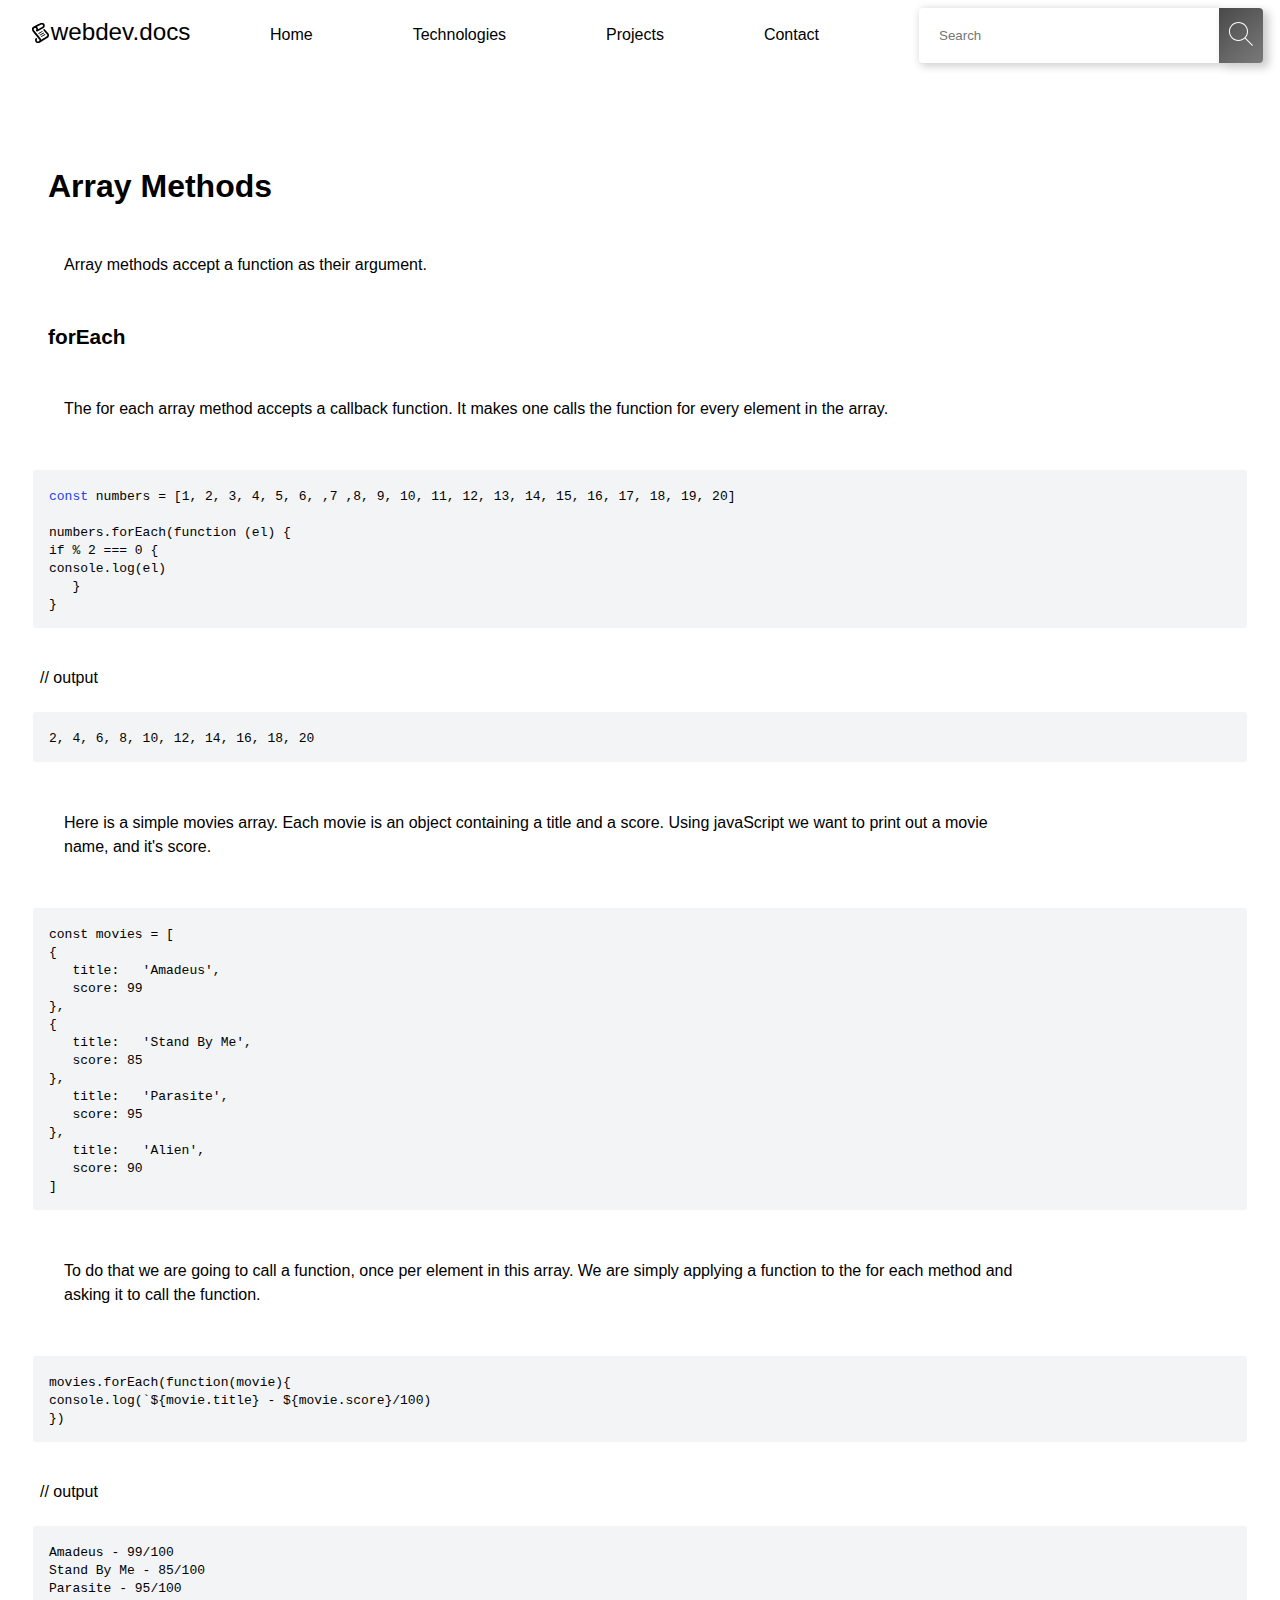
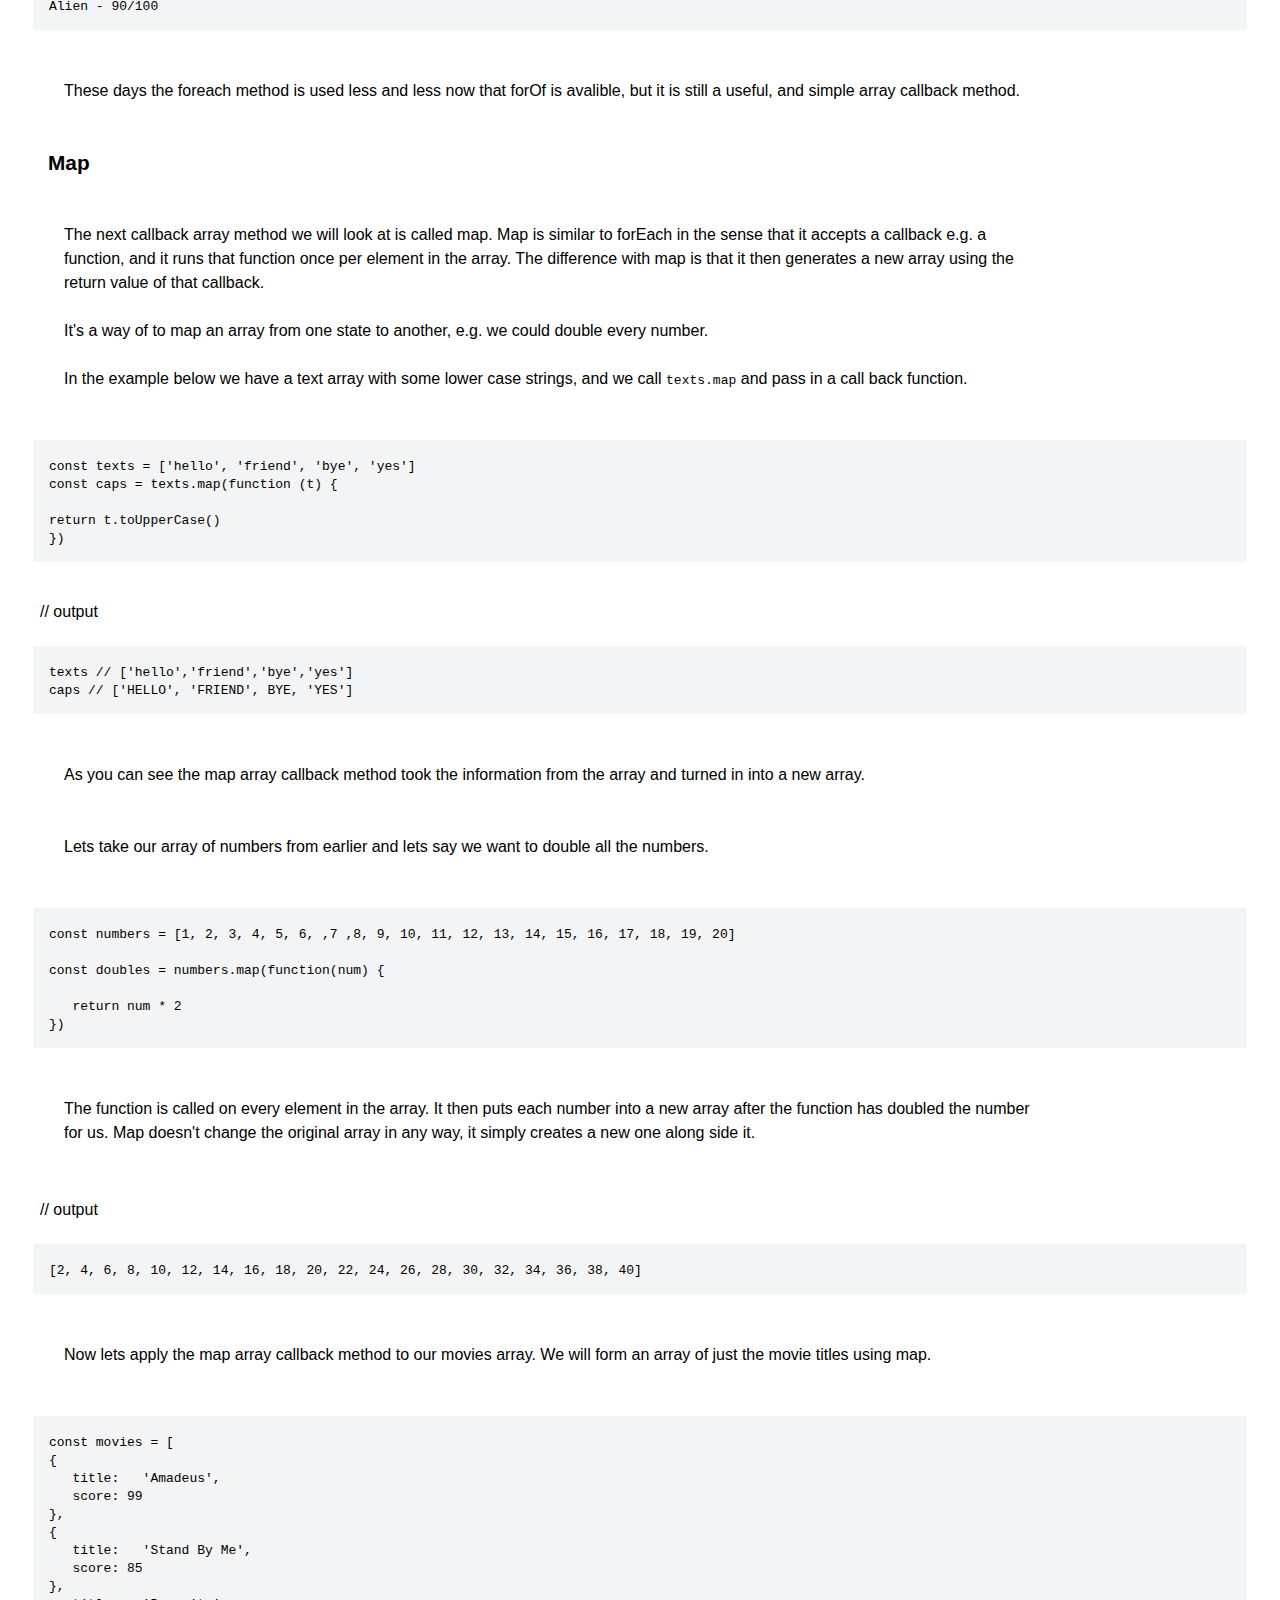
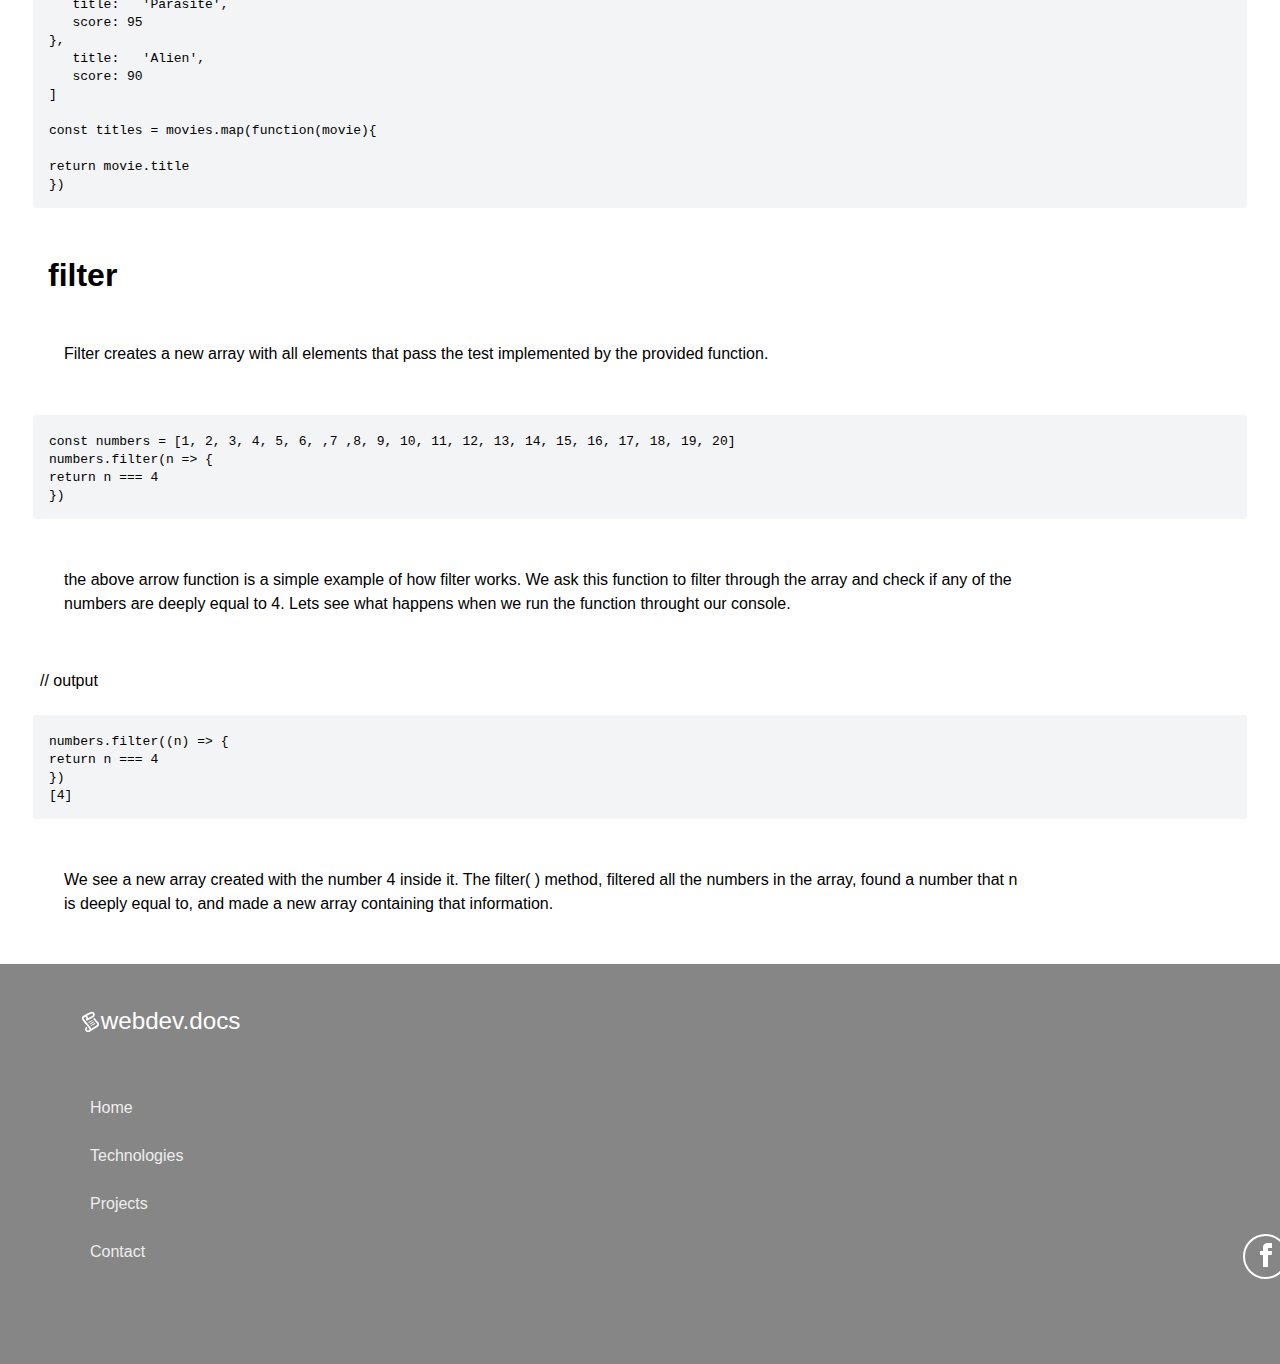
==== array-methods.html @ 31bb2f68 "Initital commit" ====
<!DOCTYPE html>
<html lang="en">

<head>
  <meta charset="UTF-8">
  <meta http-equiv="X-UA-Compatible" content="IE=edge">
  <meta name="viewport" content="width=device-width, initial-scale=1.0">
  <link rel="stylesheet" href="./style.css">
  <script src="./app.js" defer></script>
  <title>Array Methods</title>
</head>
<nav class="navbar">
  <a href="./index.html">
    <div class="logo"> <img src="./svg/webdev.docs.svg"></div>
  </a>


  <div class="hamburger" id="hamburger">
    <div class="line"></div>
    <div class="line"></div>
    <div class="line"></div>
  </div>

  <!-- Not implemented -->
  <div class="x-mark" id="close">
    <embed src="./svg/x-mark-thin.svg">
  </div>

  <ul class="links close">
    <li><a class="link" href="./index.html">Home</a></li>
    <li><a class="link" href="./technologies.html">Technologies</a></li>
    <li><a class="link" href="./projects.html">Projects</a></li>
    <li><a class="link" href="./contact.html">Contact</a></li>
    <li class="link"><label for="search" class="search-bar-label" id="search"></label>
      <input type="search" class="search-bar" id="search-bar" placeholder="Search">
      <button class="search-btn">
        <svg class="search-icon" width="24" height="24" xmlns="http://www.w3.org/2000/svg" fill-rule="evenodd"
          clip-rule="evenodd">
          <path
            d="M15.853 16.56c-1.683 1.517-3.911 2.44-6.353 2.44-5.243 0-9.5-4.257-9.5-9.5s4.257-9.5 9.5-9.5 9.5 4.257 9.5 9.5c0 2.442-.923 4.67-2.44 6.353l7.44 7.44-.707.707-7.44-7.44zm-6.353-15.56c4.691 0 8.5 3.809 8.5 8.5s-3.809 8.5-8.5 8.5-8.5-3.809-8.5-8.5 3.809-8.5 8.5-8.5z" />
        </svg>
      </button>
    </li>
  </ul>
</nav>

<body>
  <main class="container" id="container">
    <h3 class="heading-3">
      Array Methods
    </h3>
    <p class="para">
      Array methods accept a function as their argument.
    </p>

    <h4 class="heading-4">forEach</h4>
    <p class="para">
      The for each array method accepts a callback function. It makes one calls the function for every element in the
      array.
    </p>
    <div class="code-block">
      <code>
          <span class="code-color">const</span> numbers = [1, 2, 3, 4, 5, 6, ,7 ,8, 9, 10, 11, 12, 13, 14, 15, 16, 17, 18, 19, 20] <br> <br>
          numbers.forEach(function (el) { <br> if  % 2 === 0 {<br>console.log(el) <br> &nbsp;&nbsp; } <br> }
        </code>
    </div>
    <p class="code-heading"> // output</p>
    <div class="code-block">
      <code>2, 4, 6, 8, 10, 12, 14, 16, 18, 20</code>
    </div>
    <p class="para">
      Here is a simple movies array. Each movie is an object containing a title and a score. Using javaScript we want
      to print out a movie name, and it's score.
    </p>
    <div class="code-block">
      <code>const movies = [<br> {<br> &nbsp;&nbsp;&nbsp;title: &nbsp;&nbsp;'Amadeus', <br> &nbsp;&nbsp;&nbsp;score: 99<br>}, <br>{<br> &nbsp;&nbsp;&nbsp;title: &nbsp;&nbsp;'Stand By Me',<br>&nbsp;&nbsp;&nbsp;score: 85<br>}, <br>&nbsp;&nbsp;&nbsp;title: &nbsp;&nbsp;'Parasite',<br>&nbsp;&nbsp;&nbsp;score: 95<br>},<br>&nbsp;&nbsp;&nbsp;title: &nbsp;&nbsp;'Alien',<br>&nbsp;&nbsp;&nbsp;score: 90<br>]</code>
    </div>
    <p class="para">To do that we are going to call a function, once per element in this array. We are simply applying
      a function to the for each method and asking it to call the function.</p>
    <div class="code-block">
      <code>movies.forEach(function(movie){<br>console.log(`${movie.title} - ${movie.score}/100)<br>})</code>
    </div>
    <p class="code-heading">// output</p>
    <div class="code-block">
      <code>
          Amadeus - 99/100 <br>
          Stand By Me - 85/100 <br>
          Parasite - 95/100<br>
          Alien - 90/100
        </code>
    </div>

    <p class="para">These days the foreach method is used less and less now that forOf is avalible, but it is still
      a useful, and simple array callback method.</p>

    <h4 class="heading-4">Map</h4>
    <p class="para">
      The next callback array method we will look at is called map. Map is similar to forEach in the sense that it
      accepts a callback e.g. a function, and it runs that function once per element in the array. The difference with
      map is that it then generates a new array using the return value of that callback.<br><br> It's a way of to map
      an array from one state to another, e.g. we could double every number. <br><br>
      In the example below we have a text array with some lower case strings, and we call <code>texts.map</code> and
      pass in a call back function.
    </p>
    <div class="code-block">
      <code>
          const texts = ['hello', 'friend', 'bye', 'yes'] <br> const caps = texts.map(function (t) { <br><br>return t.toUpperCase()<br>
          })
        </code>
    </div>
    <p class="code-heading">// output</p>
    <div class="code-block">
      <code>
          texts // ['hello','friend','bye','yes']<br>
          caps // ['HELLO', 'FRIEND', BYE, 'YES']
        </code>
    </div>
    <p class="para">
      As you can see the map array callback method took the information from the array and turned in into a new array.
    </p>
    <p class="para">
      Lets take our array of numbers from earlier and lets say we want to double all the numbers.
    </p>
    <div class="code-block">
      <code>
          const numbers = [1, 2, 3, 4, 5, 6, ,7 ,8, 9, 10, 11, 12, 13, 14, 15, 16, 17, 18, 19, 20] <br> <br>const doubles = numbers.map(function(num) { <br> <br>&nbsp;&nbsp;&nbsp;return num * 2 <br> })
        </code>
    </div>
    <p class="para">The function is called on every element in the array. It then puts each number into a new array
      after the function has doubled the number for us. Map doesn't change the original array in any way, it simply
      creates a new one along side it.
    </p>
    <p class="code-heading">// output</p>
    <div class="code-block">
      <code>
          [2, 4, 6, 8, 10, 12, 14, 16, 18, 20, 22, 24, 26, 28, 30, 32, 34, 36, 38, 40]
        </code>
    </div>
    <p class="para">Now lets apply the map array callback method to our movies array. We will form an array of just
      the movie titles using map.</p>
    <div class="code-block">
      <code>const movies = [<br> {<br> &nbsp;&nbsp;&nbsp;title: &nbsp;&nbsp;'Amadeus', <br> &nbsp;&nbsp;&nbsp;score: 99<br>}, <br>{<br> &nbsp;&nbsp;&nbsp;title: &nbsp;&nbsp;'Stand By Me',<br>&nbsp;&nbsp;&nbsp;score: 85<br>}, <br>&nbsp;&nbsp;&nbsp;title: &nbsp;&nbsp;'Parasite',<br>&nbsp;&nbsp;&nbsp;score: 95<br>},<br>&nbsp;&nbsp;&nbsp;title: &nbsp;&nbsp;'Alien',<br>&nbsp;&nbsp;&nbsp;score: 90<br>]<br><br>
        const titles = movies.map(function(movie){<br><br>return movie.title<br>})
        </code>
    </div>

    <h3 class="heading-3">
      filter
    </h3>

    <p class="para">
      Filter creates a new array with all elements that pass the test implemented by the provided function.
    </p>

    <div class="code-block">
      <code>
        const numbers = [1, 2, 3, 4, 5, 6, ,7 ,8, 9, 10, 11, 12, 13, 14, 15, 16, 17, 18, 19, 20] <br>
        numbers.filter(n => { <br> 
          return n === 4 <br>
        })
      </code>
    </div>
    <p class="para">
      the above arrow function is a simple example of how filter works. We ask this function to filter through the array
      and check if any of the numbers are deeply equal to 4. Lets see what happens when we run the function throught our
      console.
    </p>
    <p class="code-heading">// output</p>
    <div class="code-block">
      <code>
        numbers.filter((n) => { <br>
          return n === 4 <br>
        }) <br>
        [4]
      </code>
    </div>
    <p class="para">
      We see a new array created with the number 4 inside it. The filter( ) method, filtered all the numbers in the
      array, found a number that n is deeply equal to, and made a new array containing that information.
    </p>
  </main>
  <footer class="footer">
    <div class="footer-max-width">
      <a href="./index.html">
        <div class="logo logo-light"> <img src="./svg/webdev-docs-light.svg"></div>
      </a>
      <div class="footer-links-flex">
        <ul class="footer-links">
          <li class="footer-link"><a href="./index.html">Home</a></li>
          <li class="footer-link"><a href="./technologies.html">Technologies</a></li>
          <li class="footer-link"><a href="./projects.html">Projects</a></li>
          <li class="footer-link"><a href="./contact.html">Contact</a></li>
        </ul>

        <ul class="footer-social-links">
          <li class="footer-social-link"><a href="./contact.html"> <img class="social-logo"
                src="./svg/iconmonstr-facebook-1.svg" alt="facebook-icon"></a></li>
          <li class="footer-social-link"><a href="./contact.html"><img class="social-logo"
                src="./svg/iconmonstr-twitter-1.svg" alt="twitter-icon"></a></li>
          <li class="footer-social-link"><a href="./contact.html"><img class="social-logo"
                src="./svg/iconmonstr-instagram-11.svg" alt="insta-icon"></a></li>
        </ul>
      </div>
    </div>
  </footer>
</body>

</html>
---- style.css ----
@import url('https://fonts.googleapis.com/css2?family=Open+Sans:wght@300;400;500;600;700&display=swap');

* {
  box-sizing: border-box;
  margin: 0;
  padding: 0;
}

body {
  font-family: 'Open-sans', sans-serif;

  height: 100vh;
  margin: 0 auto;
}

.navbar {
  display: flex;
  align-items: center;
  position: relative;
  max-width: 1440px;
  justify-content: space-between;
  padding: 0;
  height: 70px;
  margin: 0 auto;
}

.logo {
  width: 180px;
  padding: 0 10px;
}

.logo-light {
  margin: 0 70px;
  fill: #fff;
}

.links {
  display: flex;
  align-items: center;
  list-style: none;
}

.link {
  color: #000;
  display: flex;
  padding: 0;
  margin: 0 77px;
  transition: 0.2s ease;
  text-decoration: none;
}

.link:hover {
  color: #076ee7;
  transition: 0.2s ease;
}

.hamburger {
  cursor: pointer;
  border: 2px solid #fff;
  display: none;
  margin: 20px;
}

.line {
  background: #868686;
  margin: 10px;
  width: 34px;
  height: 2px;
}

.x-mark {
  display: none;
  position: absolute;
  top: 30%;
  right: -21.6%;
}

.search-bar {
  border: none;
  box-shadow: 2px 2px 8px 1px rgba(0, 0, 0, 0.2);
  border-radius: 4px 0 0 4px;
  padding: 20px;
  width: 100%;
  min-width: 300px;
}

.search-btn {
  cursor: pointer;
  box-shadow: 5px 4px 8px 1px rgba(0, 0, 0, 0.2);
  background: linear-gradient(
    140deg,
    rgba(61, 61, 61, 0.932),
    rgba(114, 114, 114, 0.945)
  );
  border: none;
  border-radius: 0 4px 4px 0;
  padding: 10px;
}

.search-btn:hover {
  cursor: pointer;
  background: linear-gradient(85deg, #076ee7, #0770e7b0);
  border: none;
  border-radius: 0 4px 4px 0;
  padding: 10px;
}

.search-btn:active {
  cursor: pointer;
  background: linear-gradient(85deg, #076ee7, #0770e7b0);
  border: none;
  border-radius: 0 4px 4px 0;
  padding: 10px;
  transform: scale(0.96);
  transition: 0.2s ease;
}

.search-icon {
  fill: #fff;
}

/* main */

.container {
  padding-top: 50px;
  max-width: 1440px;
  margin: 0 auto;
}

.container.active {
  padding-top: 450px;
}

.cards {
  padding-top: 100px;
}

.sub-heading {
  position: relative;
  margin-bottom: 30px;
  text-align: center;
  font-size: 1.5rem;
}

.sub-heading:after {
  position: absolute;
  content: '';
  max-width: 1200px;
  width: 100%;
  height: 2px;
  top: 150%;
  left: 0;
  background: #eee;
  margin-bottom: 30px;
  text-align: center;
  font-size: 1.5rem;
}

.title {
  margin: 3rem;
  font-size: 3.5rem;
}

.para {
  max-width: 1000px;
  padding: 0 1rem;
  margin: 3em;
  line-height: 1.5;
}

.heading-3 {
  font-size: 2rem;
  margin: 3rem;
}

.heading-4 {
  font-size: 1.3rem;
  margin: 2.5rem 3rem;
}

.cards {
  padding: 20px;
  margin: 40px 0;
}

.card {
  padding: 20px;
  margin: 40px 0;
}

.card-link {
  color: #076ee7;
  text-decoration: none;
  margin: 0;
}

.card-title {
  margin: 20px 0;
}

.card-body {
  line-height: 24px;
}

.card-link:hover {
  color: #073be7;
  text-decoration: underline;
}

.hero {
  margin: 0 20px;
}

.code-color {
  color: rgb(35, 65, 233);
}

.code-heading {
  font-weight: 200;
  padding: 0.5rem 1rem;
  margin: 0 1.5rem;
}

.code-block {
  background: #f3f4f5;
  border: 1px solid #fff;
  border-radius: 4px;
  box-shadow: inset rgba(0, 0, 0, 0.1);
  padding: 1rem;
  margin: 1rem 2rem;
  margin-bottom: 2rem;
}

/* footer */

.footer {
  position: absolute;
  background: #868686;
  width: 100%;
  height: 400px;
}

.footer-max-width {
  max-width: 1440px;
  margin: 0 auto;
  height: 200px;
}

.footer-links {
  max-width: 1440px;
  margin: 0 30px;
  width: 50%;
}

.footer-link {
  margin: 0 40px;
  padding: 15px 0;
  list-style: none;
}

.footer-link a {
  color: #eee;
  text-decoration: none;
}

.footer-link a:hover {
  color: #076ee7;
  transition: 0.2s ease;
}

.footer-links-flex {
  display: flex;
}

.footer-social-link {
  display: flex;
  align-items: center;
  justify-content: center;
  border: 2px solid #fff;
  list-style: none;
  width: 45px;
  height: 45px;
  border-radius: 50%;
}

.footer-social-links {
  display: flex;
  flex-direction: row;
  margin: 150px 950px 0;
}

.footer-social-link,
a {
  position: relative;
  margin: 0 20px;
}
@media screen and (max-width: 1420px) {
  .link {
    color: #000;
    display: flex;
    padding: 0;
    margin: 0 50px;
    transition: 0.2s ease;
    text-decoration: none;
  }
}

@media screen and (max-width: 1200px) {
  .logo {
    width: 200px;
  }

  .links {
    color: #fff;
    display: none;
    background: rgb(134, 134, 134);
    border-radius: 2px;
    max-width: 1200px;
    width: 100%;
    height: 434px;
    position: absolute;
    text-align: center;
    top: 130%;
    left: 0%;
  }

  .links.open {
    display: block;
  }

  .hamburger {
    display: block;
    padding: 2px;
  }

  .hamburger:hover {
    display: block;
    border: 2px solid #000;
    padding: 2px;
  }

  .hamburger.open {
    background: #000;
    border: 2px solid #000;
    display: block;
    padding: 2px;
  }

  .link {
    color: #fff;
    display: flex;
    position: relative;
    padding: 20px 0;
    margin: 20px;
    text-decoration: none;
  }

  .link::after {
    content: '';
    position: absolute;
    width: 110%;
    height: 2px;
    background: #fff;
    top: 110%;
    left: -5%;
  }

  /* main */

  .hero {
    text-align: center;
  }

  .cards {
    max-width: 100%;
  }

  .search-btn {
    cursor: pointer;
    box-shadow: 5px 4px 8px 1px rgba(0, 0, 0, 0.2);
    background: linear-gradient(85deg, #076ee7, #0770e7b0);
    border: none;
    border-radius: 0 4px 4px 0;
    padding: 10px;
  }

  .search-btn:hover {
    cursor: pointer;
    background: linear-gradient(
      140deg,
      rgba(92, 92, 92, 0.932),
      rgba(54, 54, 54, 0.945)
    );
    border: none;
    border-radius: 0 4px 4px 0;
    padding: 10px;
  }

  .search-btn:active {
    cursor: pointer;
    background: linear-gradient(
      140deg,
      rgba(92, 92, 92, 0.932),
      rgba(54, 54, 54, 0.945)
    );
    border: none;
    border-radius: 0 4px 4px 0;
    padding: 10px;
    transform: scale(0.96);
    transition: 0.2s ease;
  }

  .title {
    font-family: inherit;
    text-align: center;
    font-size: 2.5rem;
  }

  .para {
    margin: 1rem;
    line-height: 1.6;
    letter-spacing: 0.4px;
  }

  .heading-3 {
    font-size: 1.5rem;
    margin: 4rem 1.5rem 1rem;
  }

  .heading-4 {
    font-size: 1.3rem;
    margin: 4rem 1.5rem 1rem;
  }
  .list {
    font-weight: 300;
    padding: 0 4rem;
    line-height: 1.5;
    letter-spacing: 0.3px;
  }

  /* footer */

  .footer {
    position: absolute;
    background: #868686;
    width: 100%;
    height: 405px;
  }

  .logo-light {
    margin: 0 30px;
    fill: #fff;
  }

  .footer-links {
    margin: 0 30px;
  }

  .footer-link {
    margin: 0 5px;
    padding: 10px 0;
    list-style: none;
  }

  .footer-social-links {
    display: flex;
    flex-direction: row;
    margin: 0 20px;
    margin-top: 110px;
  }

  .footer-social-link {
    display: flex;
    color: #fff;
    align-items: center;
    justify-content: center;
    border: 1px solid #868686;
    list-style: none;
    width: 38px;
    height: 38px;
    border-radius: 50%;
    transition: 0.2s ease;
  }

  .footer-social-link:hover {
    display: flex;
    align-items: center;
    justify-content: center;
    border: 1px solid #fff;
    list-style: none;
    width: 38px;
    height: 38px;
    border-radius: 50%;
    transition: 0.2s ease;
  }

  .social-logo {
    color: #fff;
  }
}

@media screen and (max-width: 998px) {
  .logo {
    width: 180px;
  }

  .line {
    margin: 9px;
    width: 34px;
    height: 2px;
  }

  .links {
    color: #fff;
    display: none;
    background: rgb(134, 134, 134);
    border-radius: 2px;
    max-width: 1200px;
    width: 100%;
    height: 434px;
    position: absolute;
    text-align: center;
    top: 120%;
    left: 0%;
  }

  .links.open {
    display: block;
  }

  .link {
    display: flex;
    position: relative;
    padding: 20px 0;
    margin: 20px;
    transition: 0.2s ease;
  }

  .link::after {
    content: '';
    position: absolute;
    width: 110%;
    height: 2px;
    background: #fff;
    top: 110%;
    left: -5%;
  }

  .search-btn {
    cursor: pointer;
    box-shadow: 5px 4px 8px 1px rgba(0, 0, 0, 0.2);
    background: linear-gradient(85deg, #076ee7, #0770e7b0);
    border: none;
    border-radius: 0 4px 4px 0;
    padding: 10px;
  }

  .search-btn:hover {
    cursor: pointer;
    background: linear-gradient(
      140deg,
      rgba(92, 92, 92, 0.932),
      rgba(54, 54, 54, 0.945)
    );
    border: none;
    border-radius: 0 4px 4px 0;
    padding: 10px;
  }

  .search-btn:active {
    cursor: pointer;
    background: linear-gradient(
      140deg,
      rgba(92, 92, 92, 0.932),
      rgba(54, 54, 54, 0.945)
    );
    border: none;
    border-radius: 0 4px 4px 0;
    padding: 10px;
    transform: scale(0.96);
    transition: 0.2s ease;
  }
}
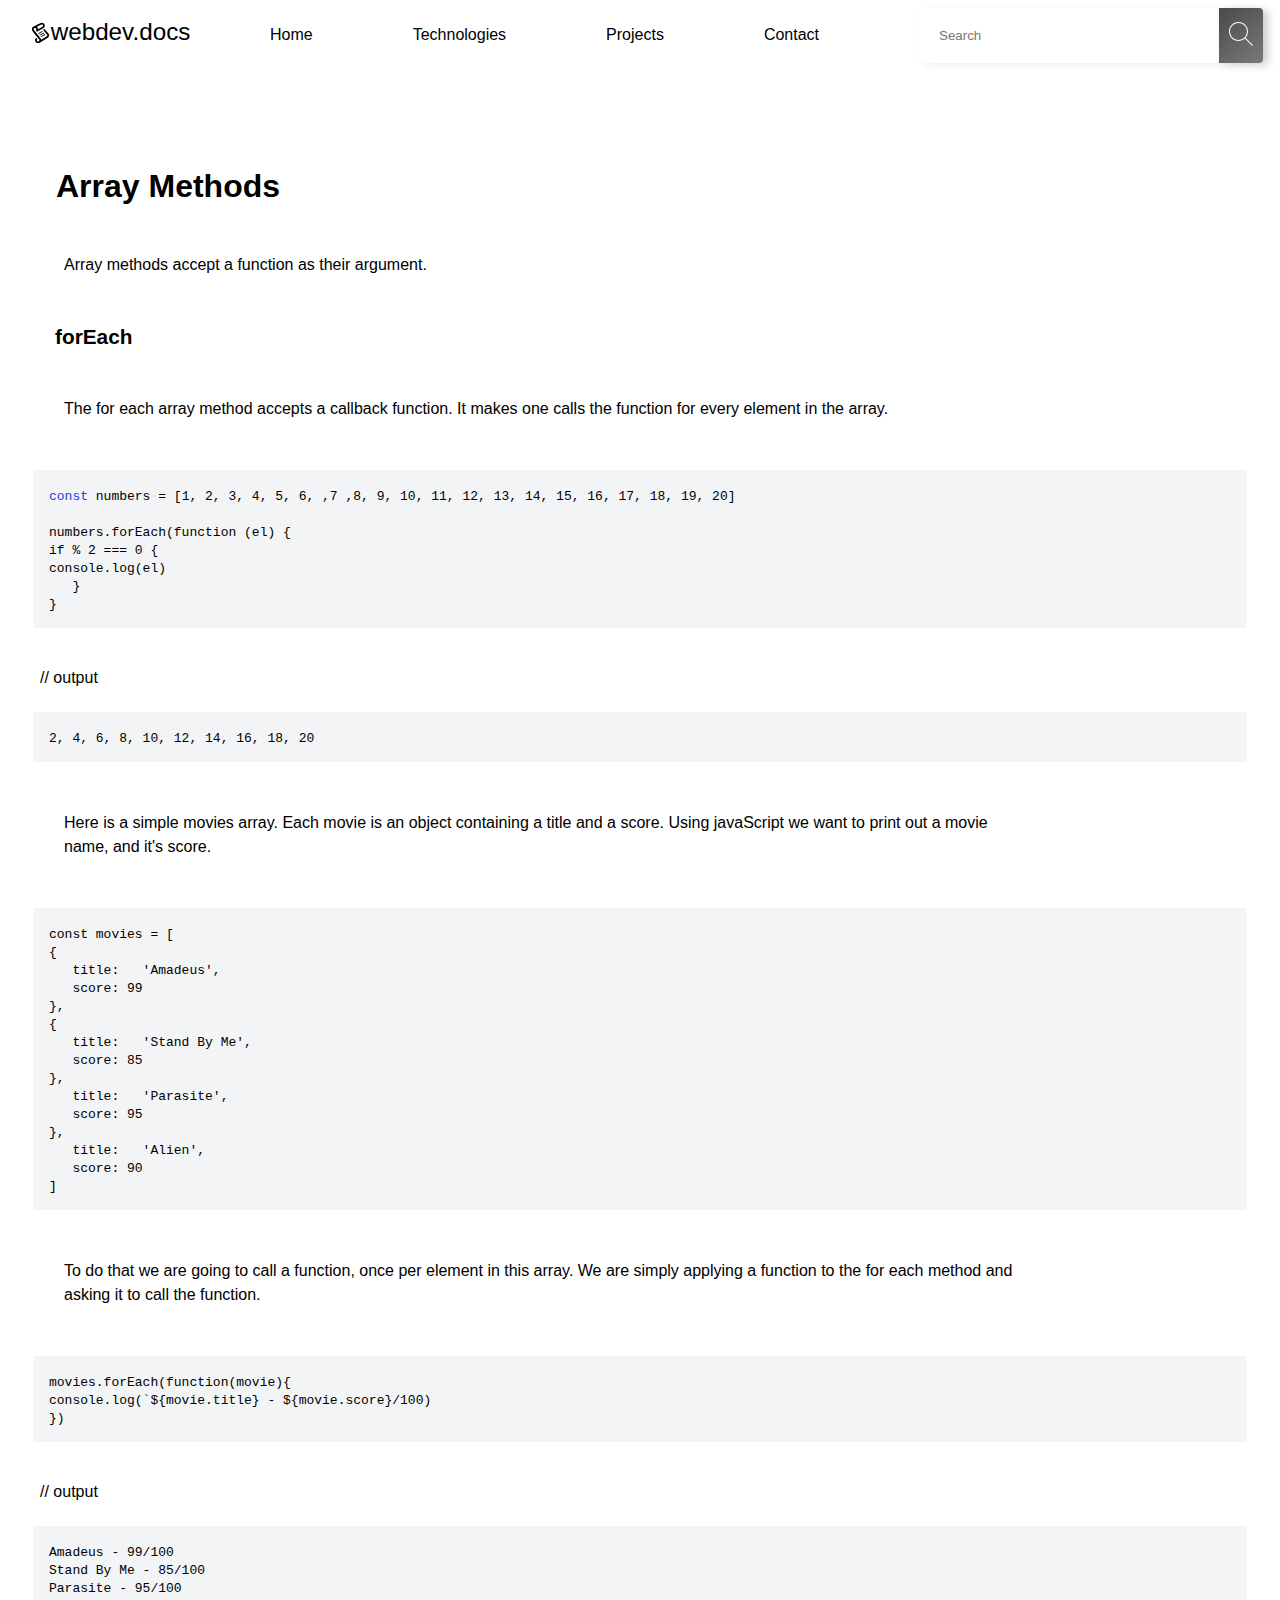
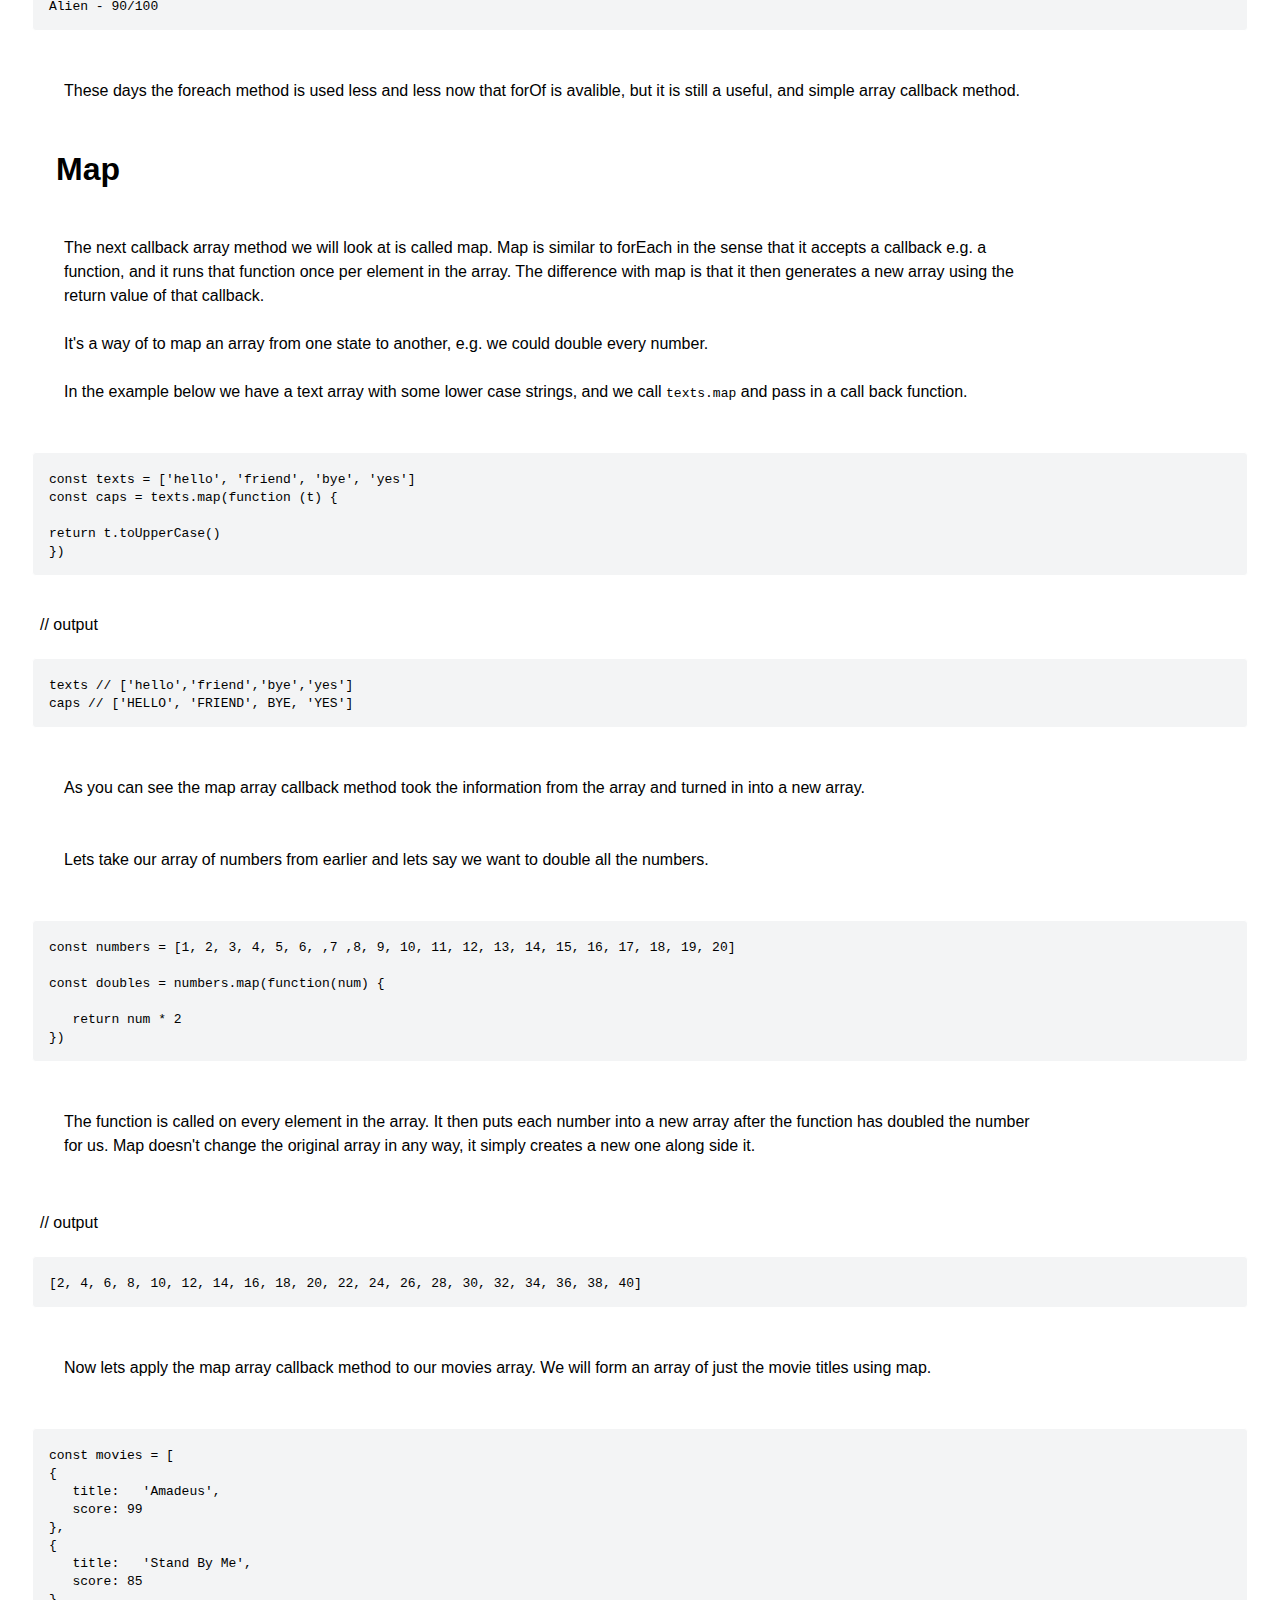
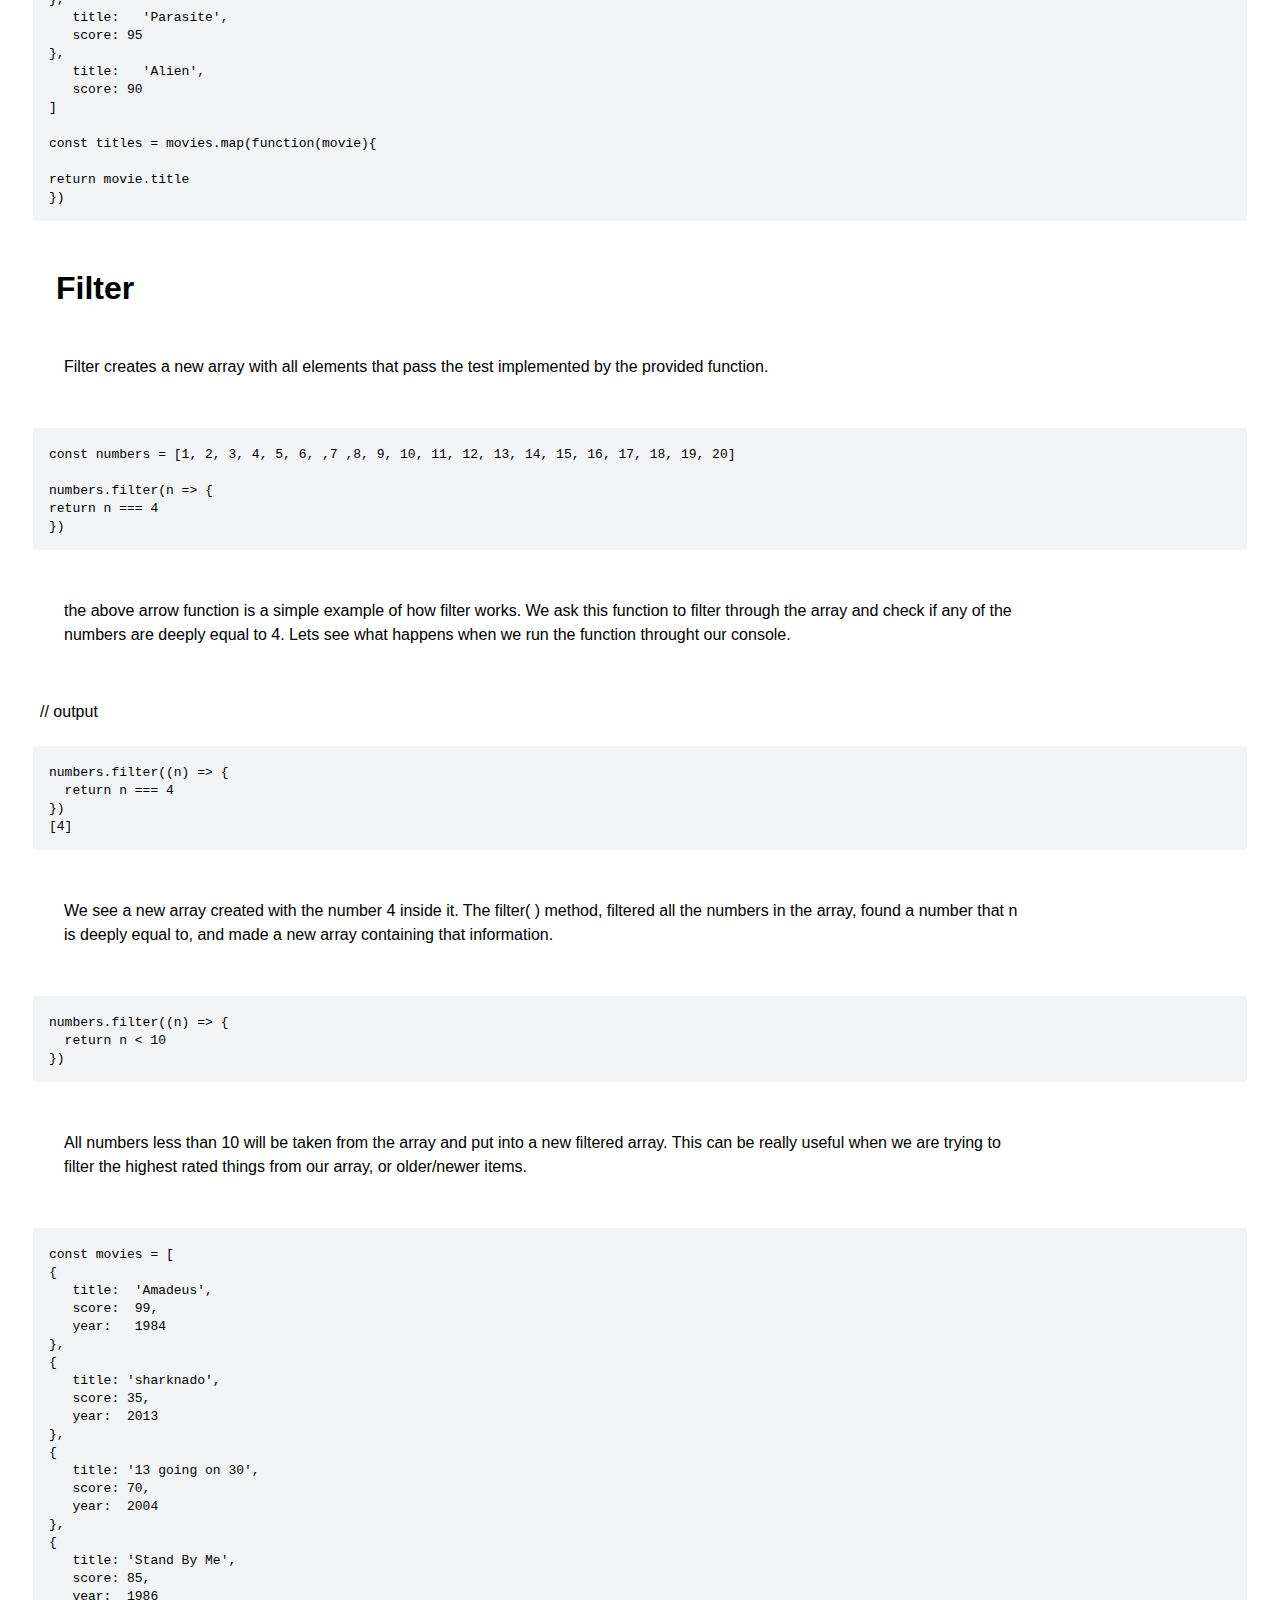
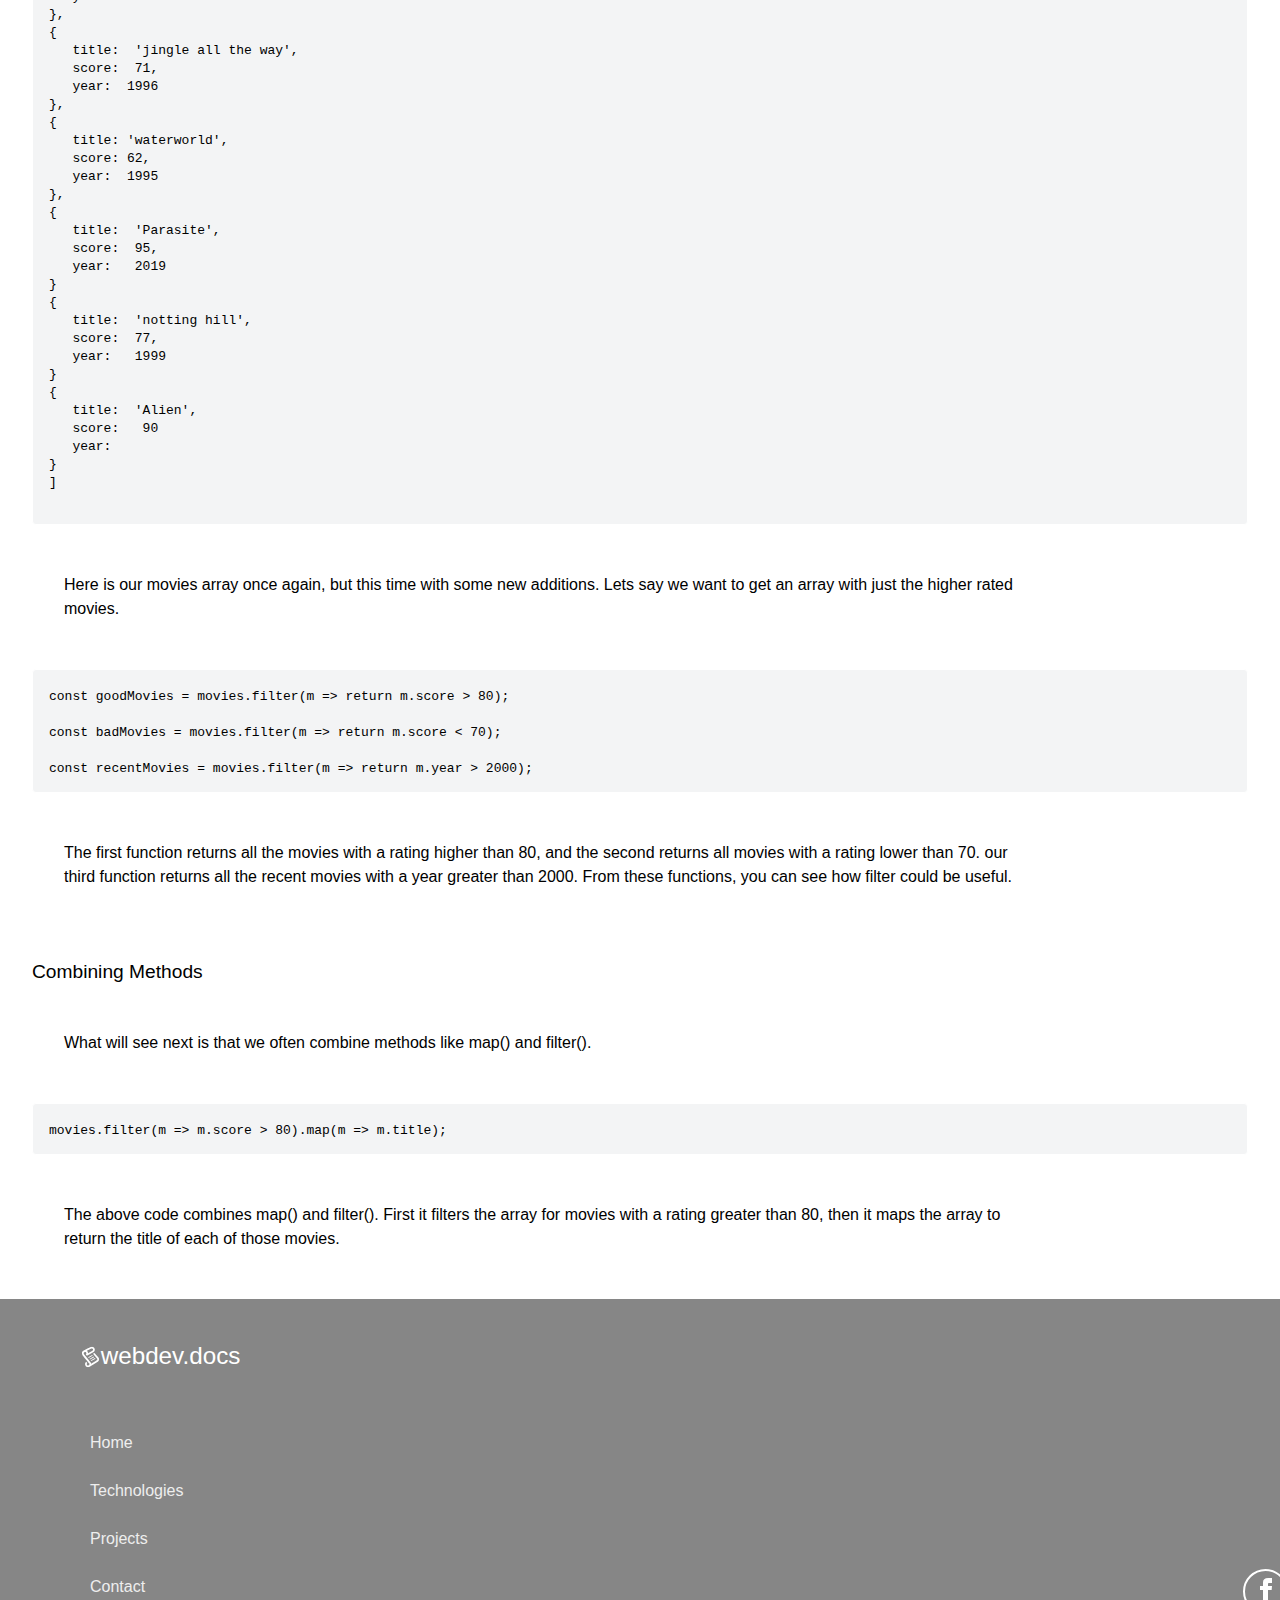
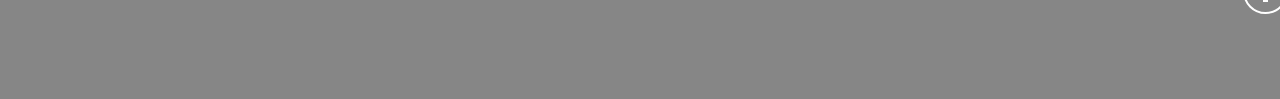
==== commit eb47139e: "Updated files and readme" ====
--- a/array-methods.html
+++ b/array-methods.html
@@ -5,9 +5,9 @@
   <meta charset="UTF-8">
   <meta http-equiv="X-UA-Compatible" content="IE=edge">
   <meta name="viewport" content="width=device-width, initial-scale=1.0">
-  <link rel="stylesheet" href="./style.css">
-  <script src="./app.js" defer></script>
-  <title>Array Methods</title>
+  <link rel="stylesheet" href="/css/style.css">
+  <script src="/js/app.js" defer></script>
+  <title>webdev.docs | Array Methods</title>
 </head>
 <nav class="navbar">
   <a href="./index.html">
@@ -93,7 +93,7 @@
     <p class="para">These days the foreach method is used less and less now that forOf is avalible, but it is still
       a useful, and simple array callback method.</p>
 
-    <h4 class="heading-4">Map</h4>
+    <h4 class="heading-3">Map</h4>
     <p class="para">
       The next callback array method we will look at is called map. Map is similar to forEach in the sense that it
       accepts a callback e.g. a function, and it runs that function once per element in the array. The difference with
@@ -145,7 +145,7 @@
     </div>
 
     <h3 class="heading-3">
-      filter
+      Filter
     </h3>
 
     <p class="para">
@@ -154,7 +154,7 @@
 
     <div class="code-block">
       <code>
-        const numbers = [1, 2, 3, 4, 5, 6, ,7 ,8, 9, 10, 11, 12, 13, 14, 15, 16, 17, 18, 19, 20] <br>
+        const numbers = [1, 2, 3, 4, 5, 6, ,7 ,8, 9, 10, 11, 12, 13, 14, 15, 16, 17, 18, 19, 20] <br><br>
         numbers.filter(n => { <br> 
           return n === 4 <br>
         })
@@ -169,7 +169,7 @@
     <div class="code-block">
       <code>
         numbers.filter((n) => { <br>
-          return n === 4 <br>
+        &nbsp; return n === 4 <br>
         }) <br>
         [4]
       </code>
@@ -177,6 +177,63 @@
     <p class="para">
       We see a new array created with the number 4 inside it. The filter( ) method, filtered all the numbers in the
       array, found a number that n is deeply equal to, and made a new array containing that information.
+    </p>
+    <div class="code-block">
+      <code>
+        numbers.filter((n) => { <br>
+        &nbsp; return n < 10 <br>
+        })
+      </code>
+    </div>
+    <p class="para">
+      All numbers less than 10 will be taken from the array and put into a new filtered array. This can be really useful
+      when we are trying to filter the highest rated things from our array, or older/newer items.
+    </p>
+    <div class="code-block">
+      <code>const movies = [<br> {<br> &nbsp;&nbsp;&nbsp;title: &nbsp;'Amadeus', <br> &nbsp;&nbsp;&nbsp;score: &nbsp;99,<br>&nbsp;&nbsp;&nbsp;year:&nbsp;&nbsp;&nbsp;1984<br>}, <br>{<br> &nbsp;&nbsp;
+      title: 'sharknado', <br> &nbsp;&nbsp;&nbsp;score: 35,<br>&nbsp;&nbsp; year:&nbsp; 2013<br>}, <br>{<br> &nbsp;&nbsp;
+      title: '13 going on 30', <br> &nbsp;&nbsp;&nbsp;score: 70,<br>&nbsp;&nbsp; year: &nbsp;2004<br>}, <br>{<br> &nbsp;&nbsp;
+      title: 'Stand By Me',<br>&nbsp;&nbsp; score: 85,<br>&nbsp;&nbsp; year:&nbsp;&nbsp;1986<br>},<br>{ 
+       <br> &nbsp;&nbsp;&nbsp;title: &nbsp;'jingle all the way',<br>&nbsp;&nbsp; score: &nbsp;71,<br>&nbsp;&nbsp; year:&nbsp;&nbsp;1996<br>},<br>{
+        <br>&nbsp;&nbsp;&nbsp;title: 'waterworld',<br>&nbsp;&nbsp; score: 62,<br>&nbsp;&nbsp; year:&nbsp;&nbsp;1995<br>},<br>{   
+      <br>&nbsp;&nbsp;&nbsp;title: &nbsp;'Parasite',<br>&nbsp;&nbsp;&nbsp;score: &nbsp;95,<br>&nbsp;&nbsp;&nbsp;year: &nbsp;&nbsp;2019<br>}<br>{
+      <br>&nbsp;&nbsp;&nbsp;title: &nbsp;'notting hill',<br>&nbsp;&nbsp;&nbsp;score: &nbsp;77,<br>&nbsp;&nbsp;&nbsp;year: &nbsp;&nbsp;1999<br>}<br>{
+      <br>&nbsp;&nbsp;&nbsp;title: &nbsp;'Alien',<br>&nbsp;&nbsp;&nbsp;score: &nbsp;&nbsp;90<br>&nbsp;&nbsp;&nbsp;year:<br>}<br>]<br><br>
+        </code>
+    </div>
+    <p class="para">
+      Here is our movies array once again, but this time with some new additions. Lets say we want to get an array with
+      just the higher
+      rated movies.
+    </p>
+    <div class="code-block">
+      <code>
+        const goodMovies = movies.filter(m => return m.score > 80); <br><br>
+        const badMovies = movies.filter(m => return m.score < 70);<br><br>
+        const recentMovies = movies.filter(m => return m.year > 2000);
+      </code>
+    </div>
+    <p class="para">
+      The first function returns all the movies with a rating higher than 80, and the second returns all movies with a
+      rating lower than 70. our third function returns all the recent movies with a year greater than 2000. From these
+      functions, you can see how filter could be useful.
+      <br><br>
+    </p>
+    <div class="heading-5">
+      Combining Methods
+    </div>
+    <p class="para">
+      What will see next is that we often combine methods like map() and filter().
+    </p>
+
+    <div class="code-block">
+      <code>
+        movies.filter(m => m.score > 80).map(m => m.title);
+      </code>
+    </div>
+    <p class="para">
+      The above code combines map() and filter(). First it filters the array for movies with a rating greater than 80,
+      then it maps the array to return the title of each of those movies.
     </p>
   </main>
   <footer class="footer">
--- a/css/style.css
+++ b/css/style.css
@@ -0,0 +1,602 @@
+@import url('https://fonts.googleapis.com/css2?family=Open+Sans:wght@300;400;500;600;700&display=swap');
+
+* {
+  box-sizing: border-box;
+  margin: 0;
+  padding: 0;
+}
+
+body {
+  font-family: 'Open-sans', sans-serif;
+  height: 100vh;
+  margin: 0 auto;
+  overflow-x: hidden;
+}
+
+.navbar {
+  display: flex;
+  align-items: center;
+  position: relative;
+  max-width: 1440px;
+  justify-content: space-between;
+  padding: 0;
+  height: 70px;
+  margin: 0 auto;
+}
+
+.logo {
+  width: 180px;
+  padding: 0 10px;
+}
+
+.logo-light {
+  margin: 0 70px;
+  fill: #fff;
+}
+
+.links {
+  display: flex;
+  align-items: center;
+  list-style: none;
+}
+
+.link {
+  color: #000;
+  display: flex;
+  padding: 0;
+  margin: 0 44px;
+  transition: 0.2s ease;
+  text-decoration: none;
+}
+
+.link:hover {
+  color: #076ee7;
+  transition: 0.2s ease;
+}
+
+.hamburger {
+  cursor: pointer;
+  border: 2px solid #fff;
+  display: none;
+  margin: 20px;
+}
+
+.line {
+  background: #868686;
+  margin: 10px;
+  width: 30px;
+  height: 2px;
+}
+
+.x-mark {
+  display: none;
+  position: absolute;
+  top: 30%;
+  right: -21.6%;
+}
+
+.search-bar {
+  border: 0;
+  box-shadow: 5px 2px 8px rgba(168, 168, 168, 0.2);
+  border-radius: 4px 0 0 4px;
+  padding: 20px;
+  width: 100%;
+  min-width: 300px;
+  outline: 0;
+}
+
+.search-bar:hover {
+  border: 0;
+  box-shadow: 2px 2px 8px 1px rgba(78, 78, 78, 0.2);
+  border-radius: 4px 0 0 4px;
+  padding: 20px;
+  width: 100%;
+  min-width: 300px;
+  outline: 0;
+}
+
+.search-btn {
+  cursor: pointer;
+  box-shadow: 5px 2px 8px rgba(0, 0, 0, 0.2);
+  background: linear-gradient(
+    140deg,
+    rgba(61, 61, 61, 0.932),
+    rgba(114, 114, 114, 0.945)
+  );
+  border: none;
+  border-radius: 0 4px 4px 0;
+  padding: 10px;
+}
+
+.search-btn:hover {
+  cursor: pointer;
+  background: linear-gradient(85deg, #076ee7, #0770e7b0);
+  border: none;
+  border-radius: 0 4px 4px 0;
+  padding: 10px;
+}
+
+.search-btn:active {
+  cursor: pointer;
+  background: linear-gradient(85deg, #076ee7, #0770e7b0);
+  border: none;
+  border-radius: 0 4px 4px 0;
+  padding: 10px;
+  transform: scale(0.96);
+  transition: 0.2s ease;
+}
+
+.search-icon {
+  fill: #fff;
+}
+
+/* main */
+
+.container {
+  padding-top: 50px;
+  max-width: 1440px;
+  margin: 0 auto;
+}
+
+.container.active {
+  padding-top: 450px;
+}
+
+.cards {
+  padding-top: 100px;
+}
+
+.sub-heading {
+  position: relative;
+  margin-bottom: 30px;
+  text-align: center;
+  font-size: 1.5rem;
+}
+
+.sub-heading:after {
+  position: absolute;
+  content: '';
+  max-width: 1200px;
+  width: 100%;
+  height: 2px;
+  top: 150%;
+  left: 0;
+  background: #eee;
+  margin-bottom: 30px;
+  text-align: center;
+  font-size: 1.5rem;
+}
+
+.title {
+  margin: 3rem;
+  font-size: 3.5rem;
+}
+
+.para {
+  max-width: 1000px;
+  padding: 0 1rem;
+  margin: 3em;
+  line-height: 1.5;
+}
+
+.heading-3 {
+  font-size: 2rem;
+  margin: 3rem;
+  padding: 0 8px;
+}
+
+.heading-4 {
+  font-size: 1.3rem;
+  margin: 2.5rem 3rem;
+  padding: 0 7px;
+}
+
+.heading-5 {
+  font-size: 1.2rem;
+  margin: 2rem;
+  font-weight: 500;
+}
+
+.cards {
+  padding: 20px;
+  margin: 40px 0;
+}
+
+.card {
+  padding: 20px;
+  margin: 40px 0;
+}
+
+.card-link {
+  color: #076ee7;
+  text-decoration: none;
+  margin: 0;
+}
+
+.card-title {
+  margin: 20px 0;
+}
+
+.card-body {
+  line-height: 24px;
+}
+
+.card-link:hover {
+  color: #073be7;
+  text-decoration: underline;
+}
+
+.hero {
+  margin: 0 20px;
+}
+
+.code-color {
+  color: rgb(35, 65, 233);
+}
+
+.code-heading {
+  font-weight: 200;
+  padding: 0.5rem 1rem;
+  margin: 0 1.5rem;
+}
+
+.code-block {
+  background: #f3f4f5;
+  border: 1px solid #fff;
+  border-radius: 4px;
+  box-shadow: inset rgba(0, 0, 0, 0.1);
+  padding: 1rem;
+  margin: 1rem 2rem;
+  margin-bottom: 2rem;
+}
+
+/* footer */
+
+.footer {
+  position: absolute;
+  background: #868686;
+  width: 100%;
+  height: 400px;
+}
+
+.footer-max-width {
+  max-width: 1440px;
+  margin: 0 auto;
+  height: 200px;
+}
+
+.footer-links {
+  max-width: 1440px;
+  margin: 0 30px;
+  width: 50%;
+}
+
+.footer-link {
+  margin: 0 40px;
+  padding: 15px 0;
+  list-style: none;
+}
+
+.footer-link a {
+  color: #eee;
+  text-decoration: none;
+}
+
+.footer-link a:hover {
+  color: #076ee7;
+  transition: 0.2s ease;
+}
+
+.footer-links-flex {
+  display: flex;
+}
+
+.footer-social-link {
+  display: flex;
+  align-items: center;
+  justify-content: center;
+  border: 2px solid #fff;
+  list-style: none;
+  width: 45px;
+  height: 45px;
+  border-radius: 50%;
+}
+
+.footer-social-links {
+  display: flex;
+  flex-direction: row;
+  margin: 150px 950px 0;
+}
+
+.footer-social-link,
+a {
+  position: relative;
+  margin: 0 20px;
+}
+@media screen and (max-width: 1420px) {
+  .link {
+    color: #000;
+    display: flex;
+    padding: 0;
+    margin: 0 50px;
+    transition: 0.2s ease;
+    text-decoration: none;
+  }
+}
+
+@media screen and (max-width: 1200px) {
+  .logo {
+    width: 200px;
+  }
+
+  .links {
+    color: #fff;
+    display: none;
+    background: rgb(134, 134, 134);
+    border-radius: 2px;
+    max-width: 1200px;
+    width: 100%;
+    height: 434px;
+    position: absolute;
+    text-align: center;
+    top: 130%;
+    left: 0%;
+  }
+
+  .links.open {
+    display: block;
+  }
+
+  .hamburger {
+    display: block;
+    padding: 2px;
+  }
+
+  .hamburger:hover {
+    display: block;
+    border: 2px solid #000;
+    padding: 2px;
+  }
+
+  .hamburger.open {
+    background: #000;
+    border: 2px solid #000;
+    display: block;
+    padding: 2px;
+  }
+
+  .link {
+    color: #fff;
+    display: flex;
+    position: relative;
+    padding: 20px 0;
+    margin: 20px;
+    text-decoration: none;
+  }
+
+  .link::after {
+    content: '';
+    position: absolute;
+    width: 110%;
+    height: 2px;
+    background: #fff;
+    top: 110%;
+    left: -5%;
+  }
+
+  /* main */
+
+  .hero {
+    text-align: center;
+  }
+
+  .cards {
+    max-width: 100%;
+  }
+
+  .search-btn {
+    cursor: pointer;
+    box-shadow: 5px 4px 8px 1px rgba(0, 0, 0, 0.2);
+    background: linear-gradient(85deg, #076ee7, #0770e7b0);
+    border: none;
+    border-radius: 0 4px 4px 0;
+    padding: 10px;
+  }
+
+  .search-btn:hover {
+    cursor: pointer;
+    background: linear-gradient(
+      140deg,
+      rgba(92, 92, 92, 0.932),
+      rgba(54, 54, 54, 0.945)
+    );
+    border: none;
+    border-radius: 0 4px 4px 0;
+    padding: 10px;
+  }
+
+  .search-btn:active {
+    cursor: pointer;
+    background: linear-gradient(
+      140deg,
+      rgba(92, 92, 92, 0.932),
+      rgba(54, 54, 54, 0.945)
+    );
+    border: none;
+    border-radius: 0 4px 4px 0;
+    padding: 10px;
+    transform: scale(0.96);
+    transition: 0.2s ease;
+  }
+
+  .title {
+    font-family: inherit;
+    text-align: center;
+    font-size: 2.5rem;
+  }
+
+  .para {
+    margin: 1rem;
+    line-height: 1.6;
+    letter-spacing: 0.4px;
+  }
+
+  .heading-3 {
+    font-size: 1.5rem;
+    margin: 4rem 1.5rem 1rem;
+  }
+
+  .heading-4 {
+    font-size: 1.3rem;
+    margin: 4rem 1.5rem 1rem;
+  }
+  .list {
+    font-weight: 300;
+    padding: 0 4rem;
+    line-height: 1.5;
+    letter-spacing: 0.3px;
+  }
+
+  /* footer */
+
+  .footer {
+    position: absolute;
+    background: #868686;
+    width: 100%;
+    height: 405px;
+  }
+
+  .logo-light {
+    margin: 0 30px;
+    fill: #fff;
+  }
+
+  .footer-links {
+    margin: 0 30px;
+  }
+
+  .footer-link {
+    margin: 0 5px;
+    padding: 10px 0;
+    list-style: none;
+  }
+
+  .footer-social-links {
+    display: flex;
+    flex-direction: row;
+    margin: 0 20px;
+    margin-top: 110px;
+  }
+
+  .footer-social-link {
+    display: flex;
+    color: #fff;
+    align-items: center;
+    justify-content: center;
+    border: 1px solid #868686;
+    list-style: none;
+    width: 38px;
+    height: 38px;
+    border-radius: 50%;
+    transition: 0.2s ease;
+  }
+
+  .footer-social-link:hover {
+    display: flex;
+    align-items: center;
+    justify-content: center;
+    border: 1px solid #fff;
+    list-style: none;
+    width: 38px;
+    height: 38px;
+    border-radius: 50%;
+    transition: 0.2s ease;
+  }
+
+  .social-logo {
+    color: #fff;
+  }
+}
+
+@media screen and (max-width: 998px) {
+  .logo {
+    width: 180px;
+  }
+
+  .line {
+    margin: 8px;
+    width: 30px;
+    height: 2px;
+  }
+
+  .links {
+    color: #fff;
+    display: none;
+    background: rgb(134, 134, 134);
+    border-radius: 2px;
+    max-width: 1200px;
+    width: 100%;
+    height: 434px;
+    position: absolute;
+    text-align: center;
+    top: 120%;
+    left: 0%;
+  }
+
+  .links.open {
+    display: block;
+  }
+
+  .link {
+    display: flex;
+    position: relative;
+    padding: 20px 0;
+    margin: 20px;
+    transition: 0.2s ease;
+  }
+
+  .link::after {
+    content: '';
+    position: absolute;
+    width: 110%;
+    height: 2px;
+    background: #fff;
+    top: 110%;
+    left: -5%;
+  }
+
+  .search-btn {
+    cursor: pointer;
+    box-shadow: 5px 4px 8px 1px rgba(0, 0, 0, 0.2);
+    background: linear-gradient(85deg, #076ee7, #0770e7b0);
+    border: none;
+    border-radius: 0 4px 4px 0;
+    padding: 10px;
+  }
+
+  .search-btn:hover {
+    cursor: pointer;
+    background: linear-gradient(
+      140deg,
+      rgba(92, 92, 92, 0.932),
+      rgba(54, 54, 54, 0.945)
+    );
+    border: none;
+    border-radius: 0 4px 4px 0;
+    padding: 10px;
+  }
+
+  .search-btn:active {
+    cursor: pointer;
+    background: linear-gradient(
+      140deg,
+      rgba(92, 92, 92, 0.932),
+      rgba(54, 54, 54, 0.945)
+    );
+    border: none;
+    border-radius: 0 4px 4px 0;
+    padding: 10px;
+    transform: scale(0.96);
+    transition: 0.2s ease;
+  }
+}
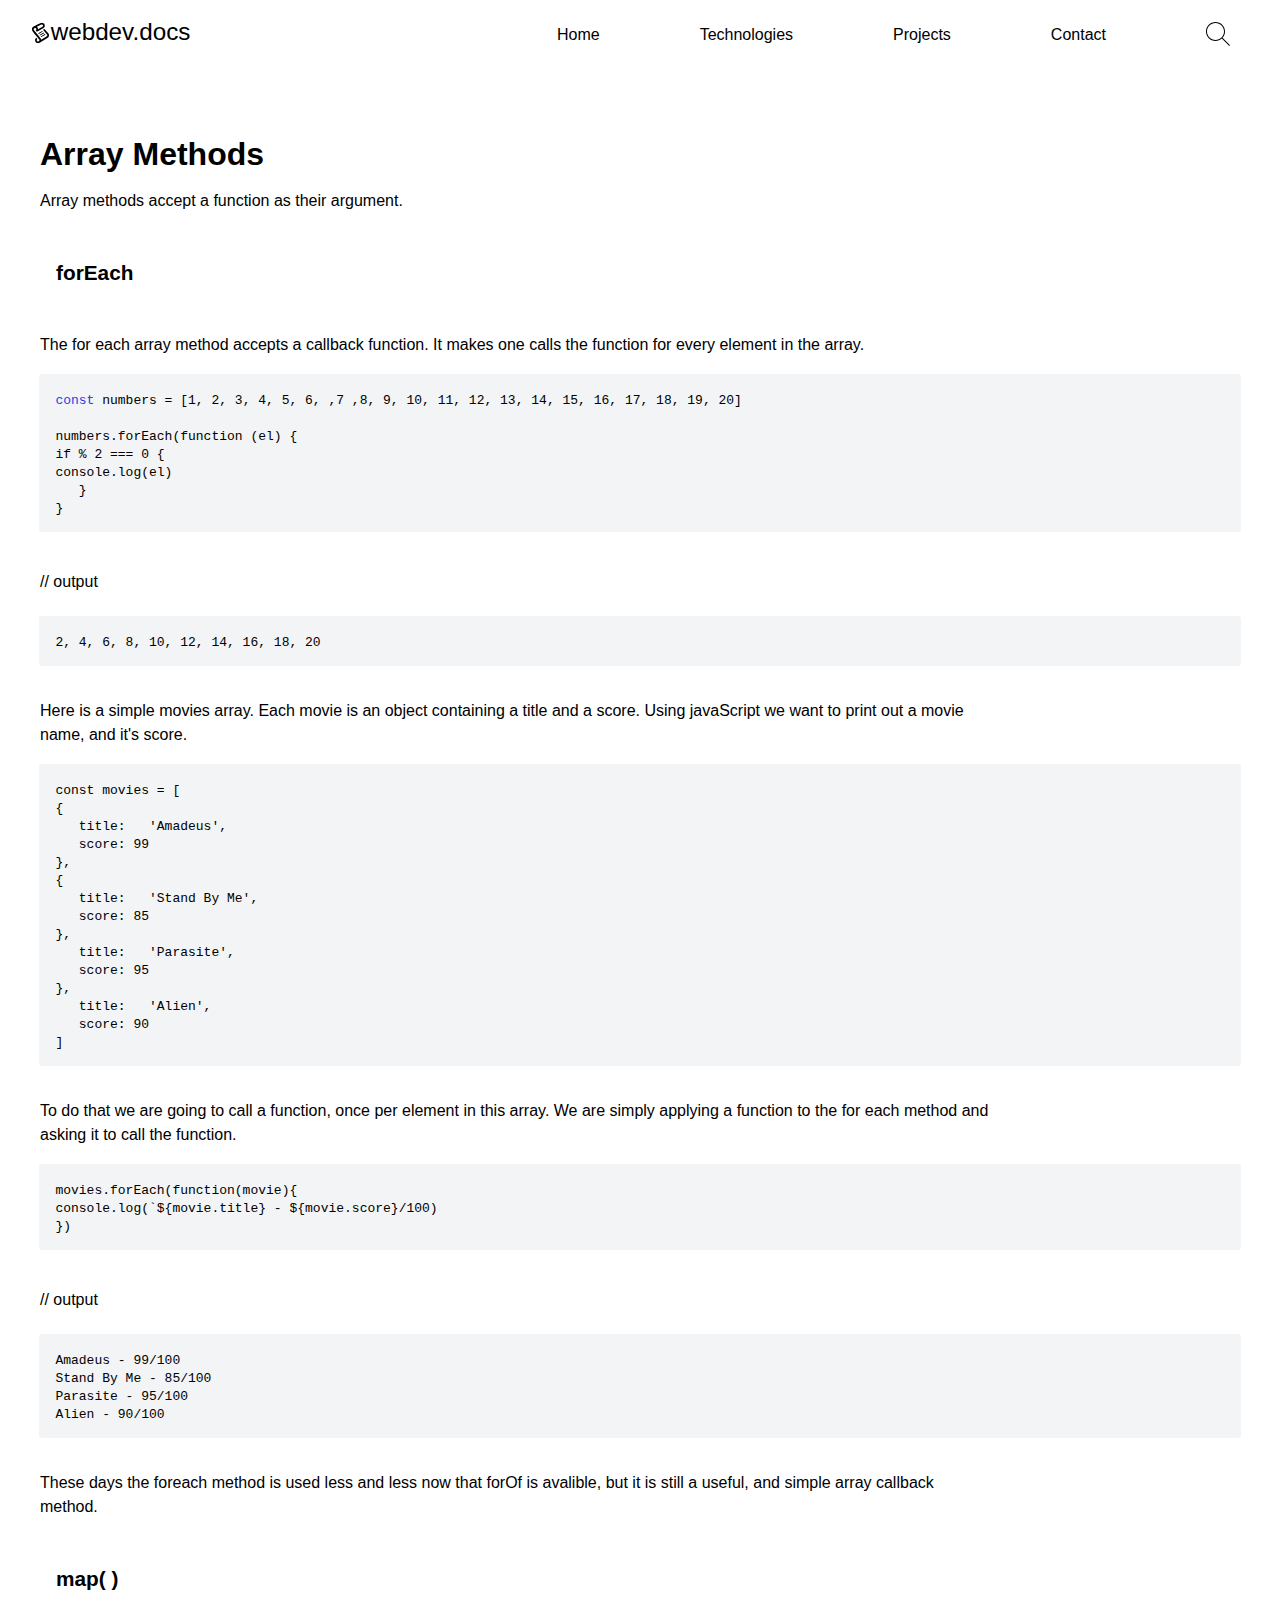
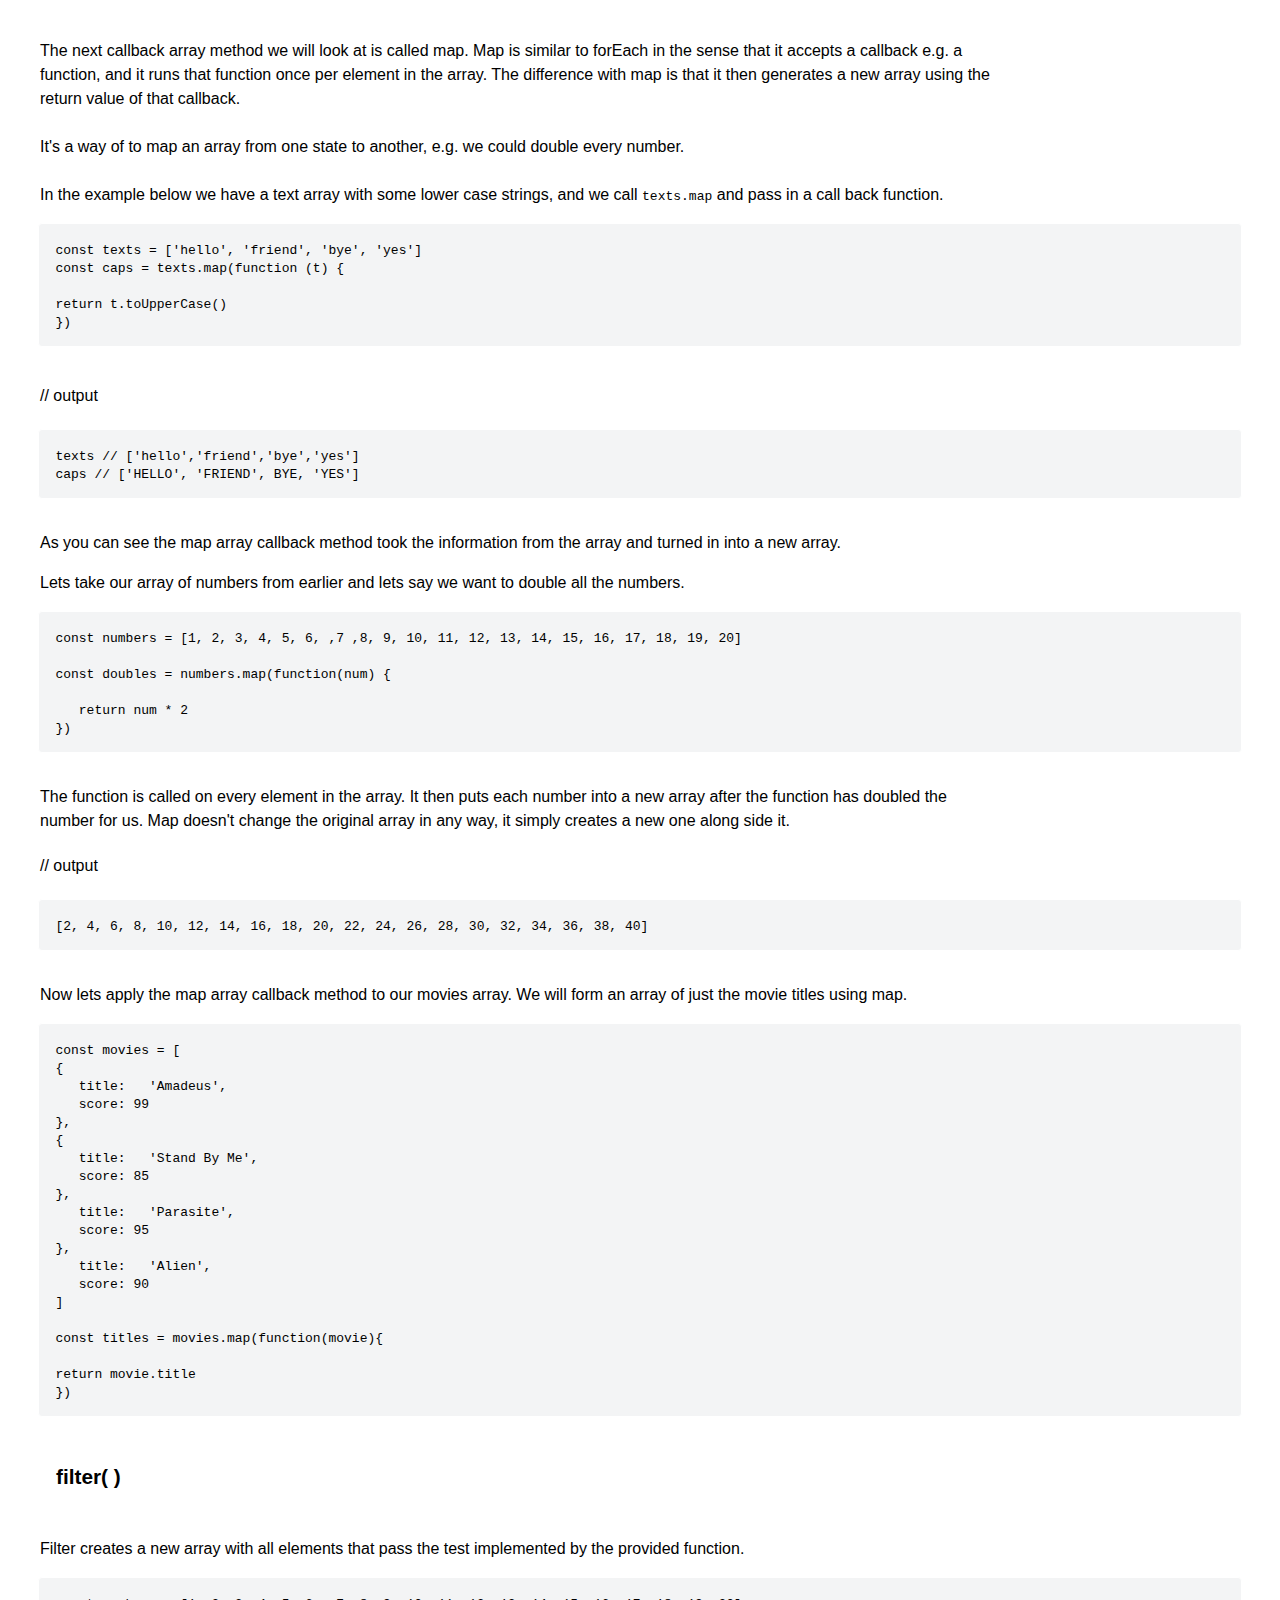
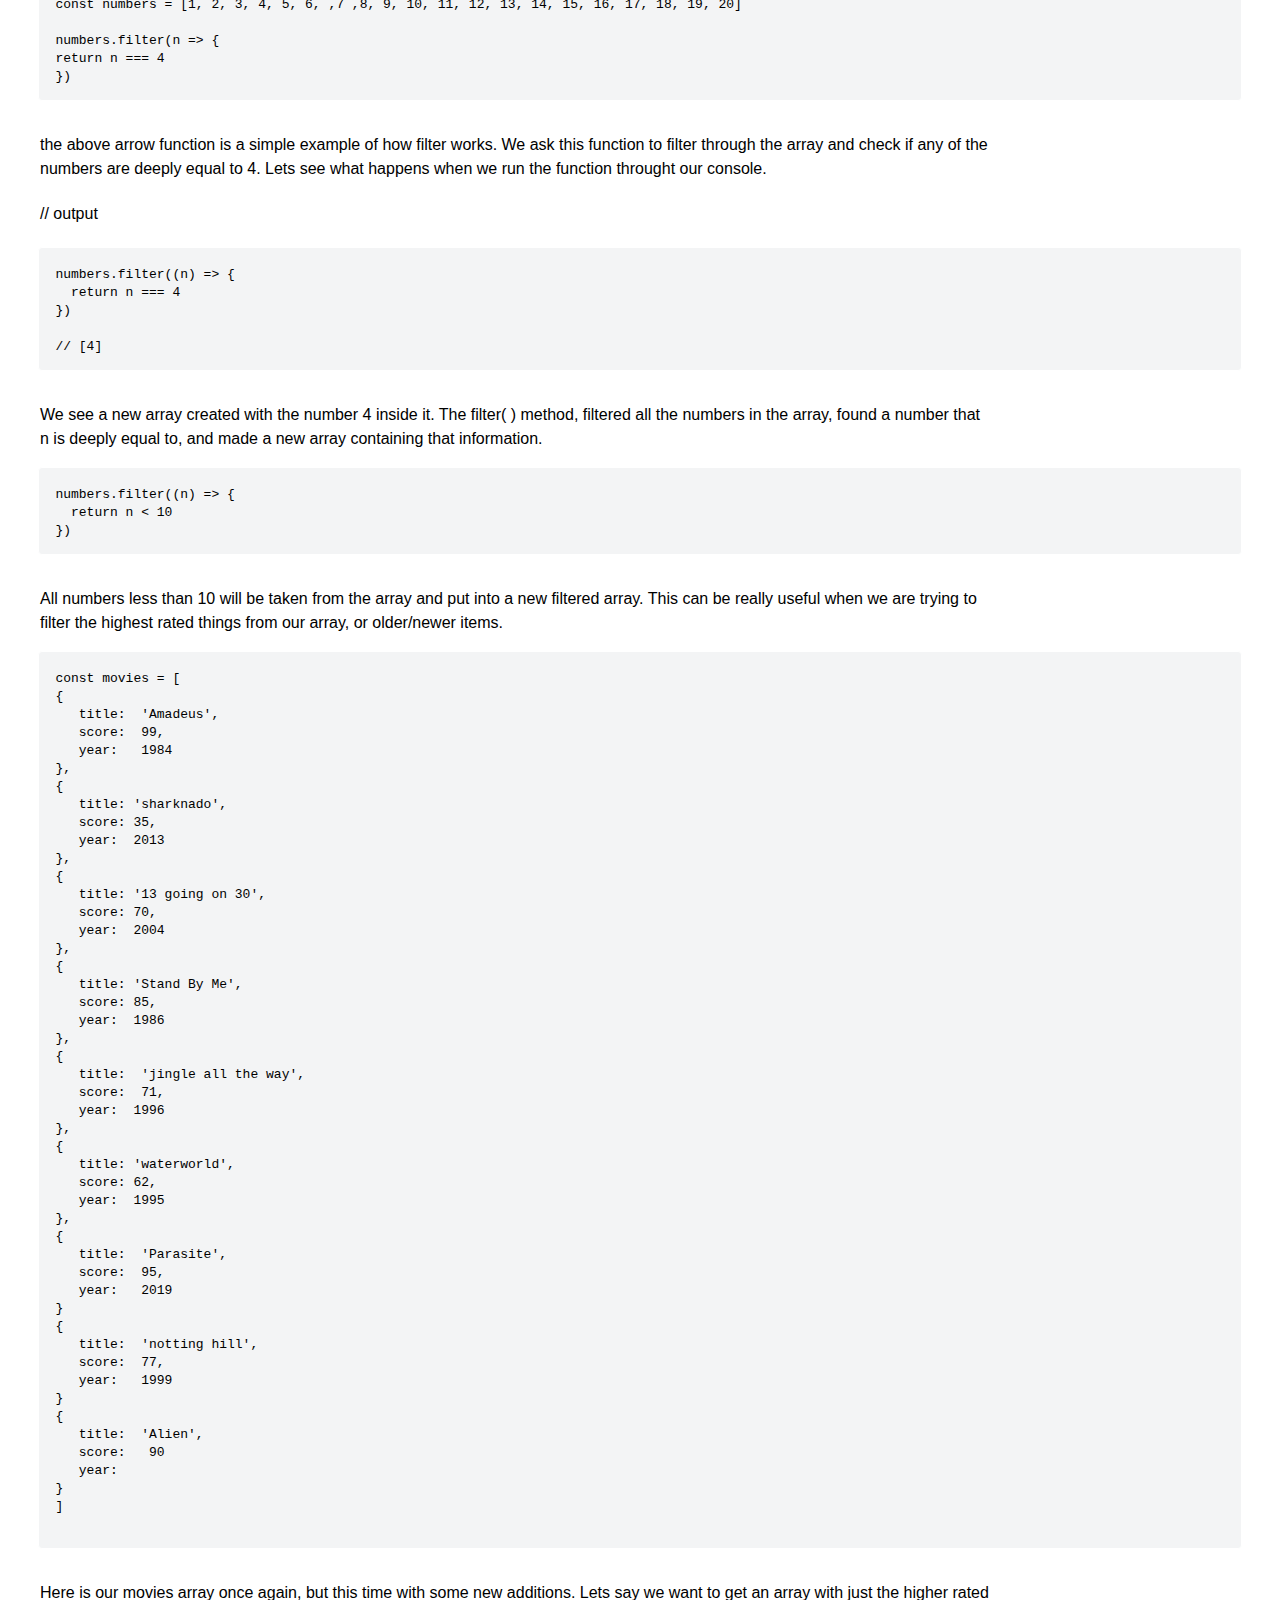
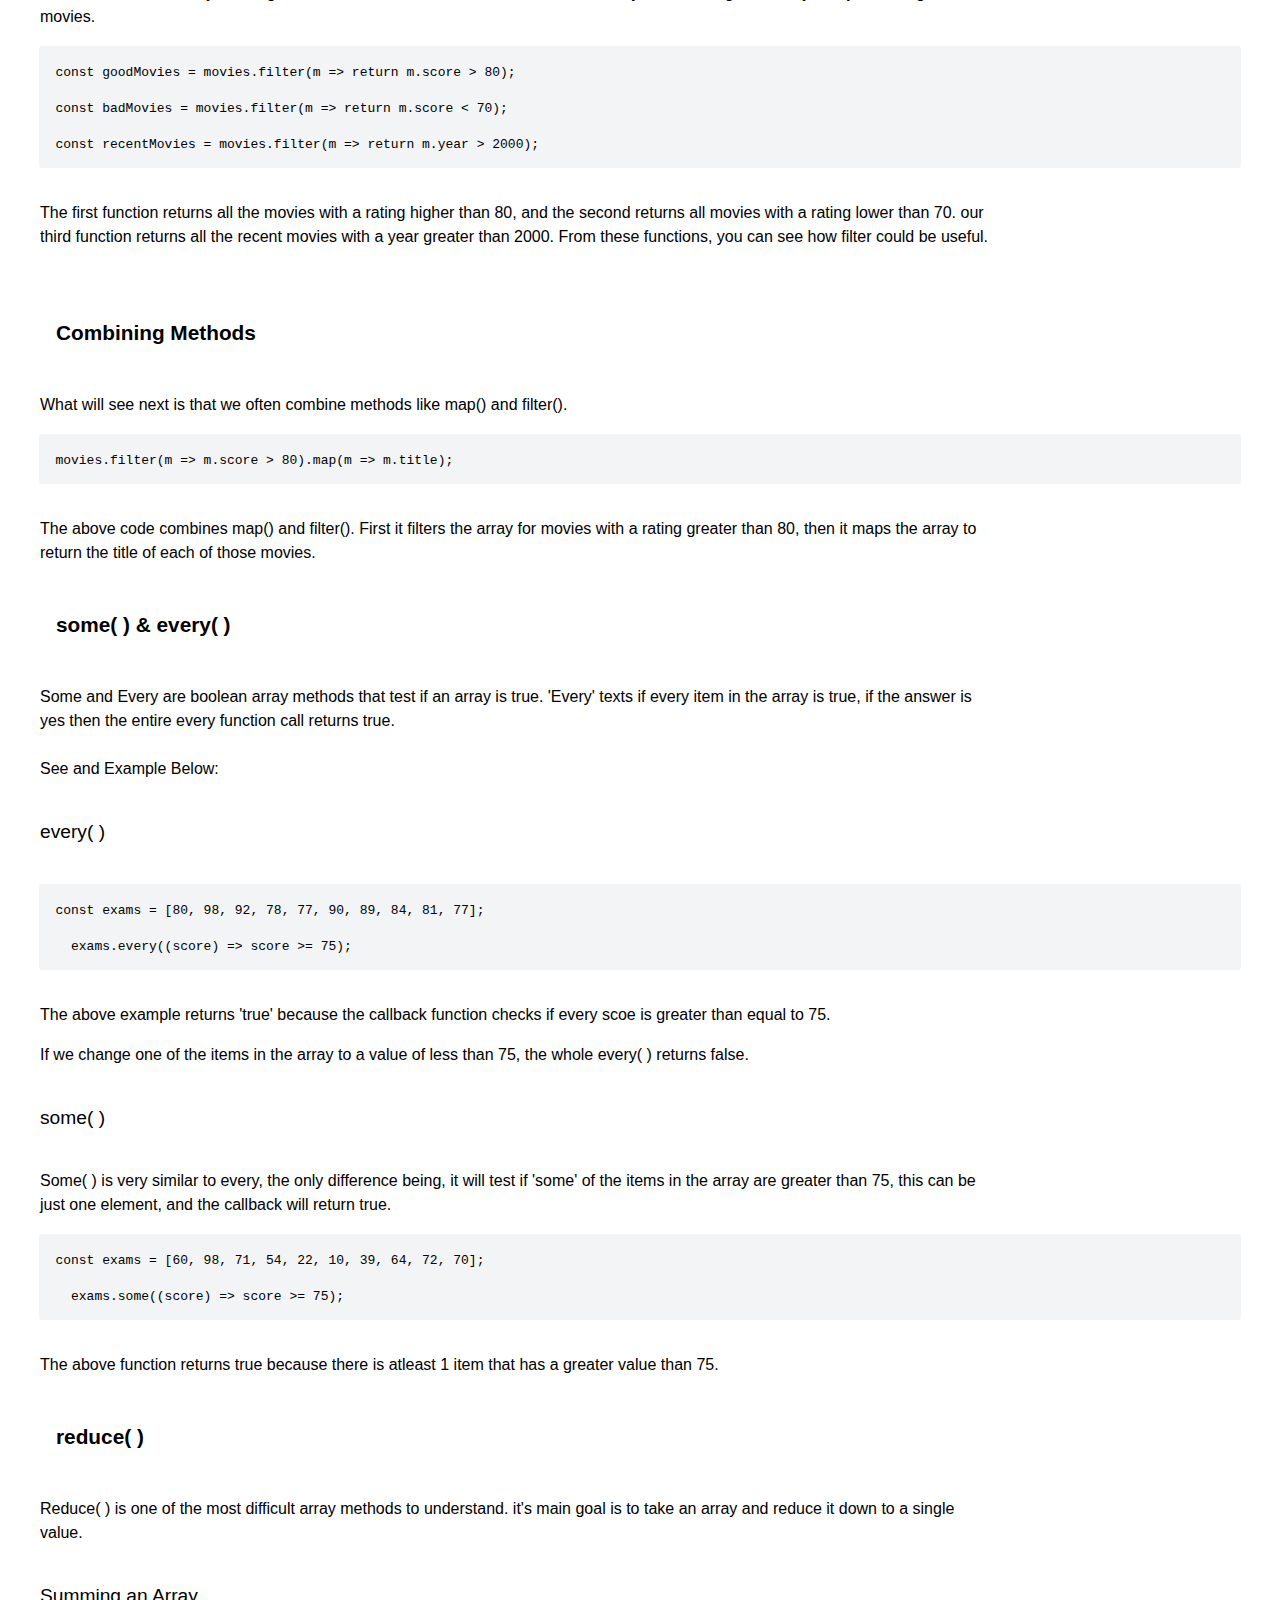
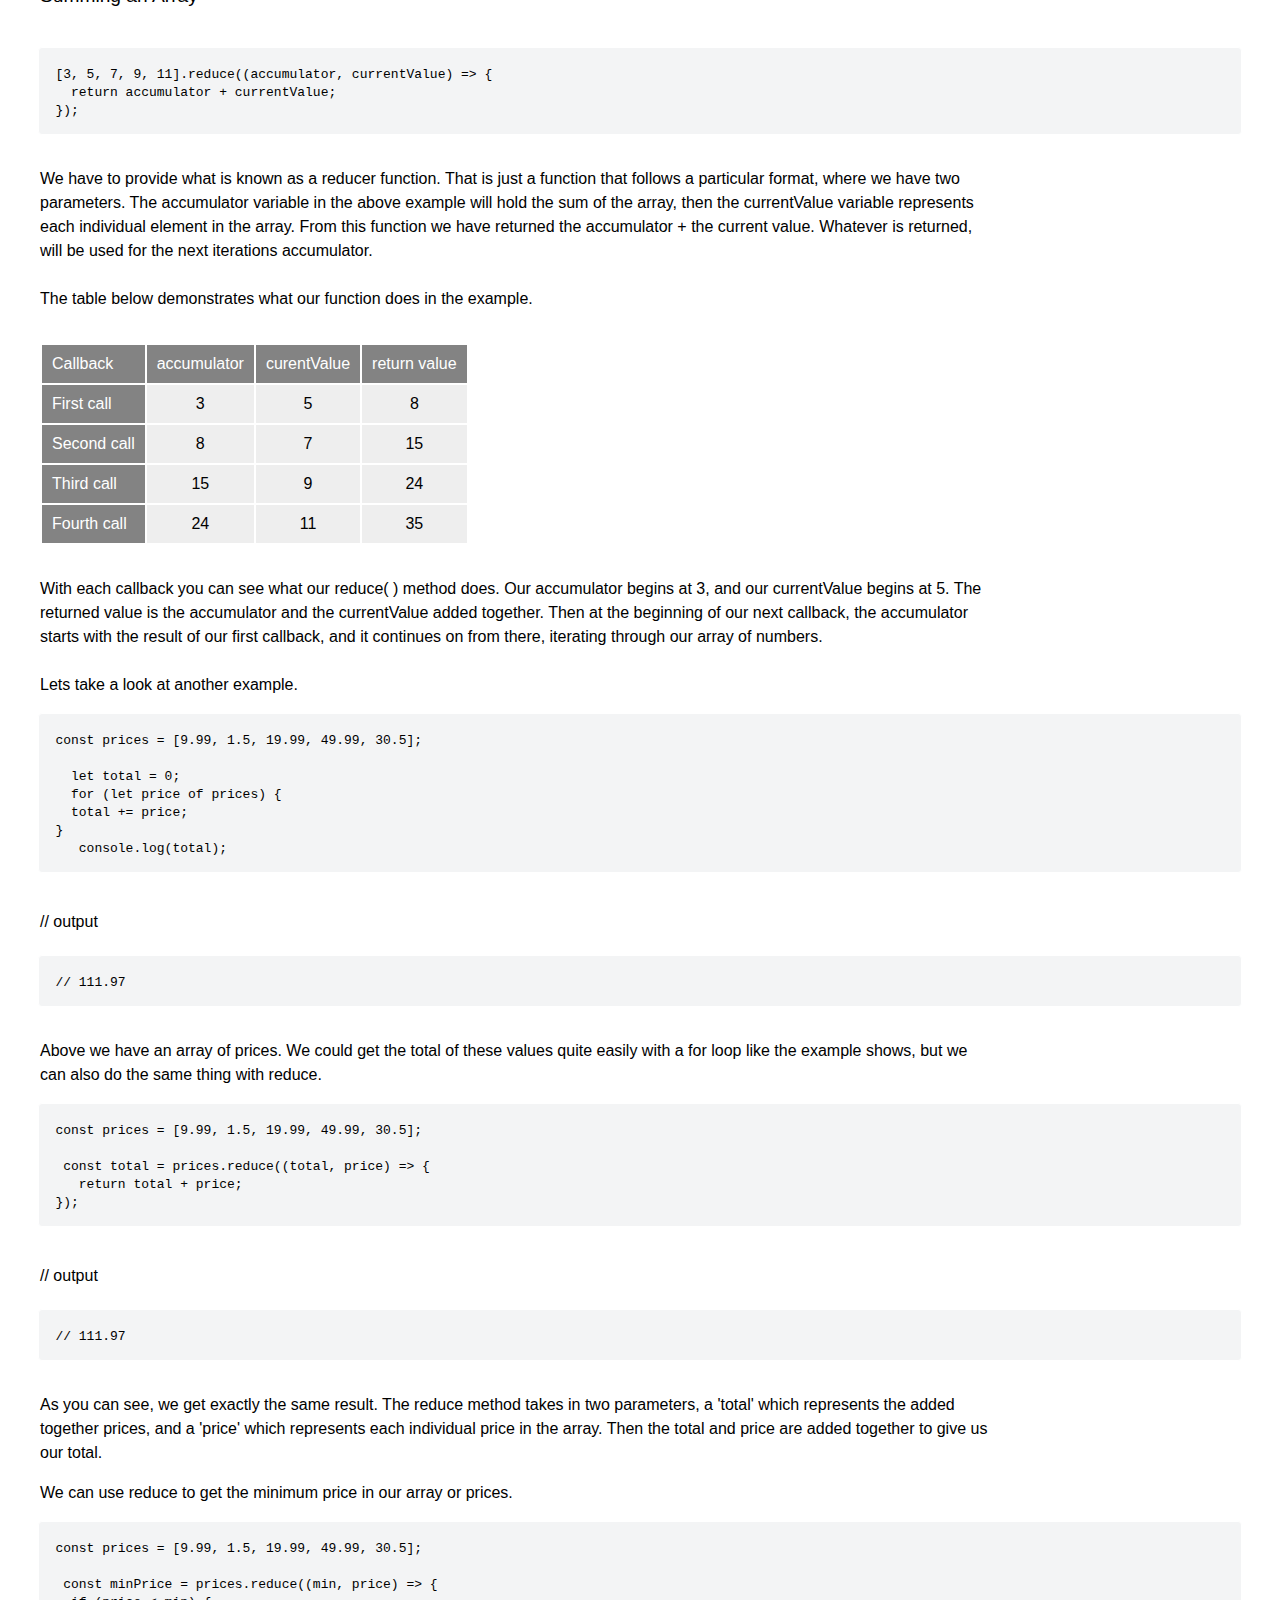
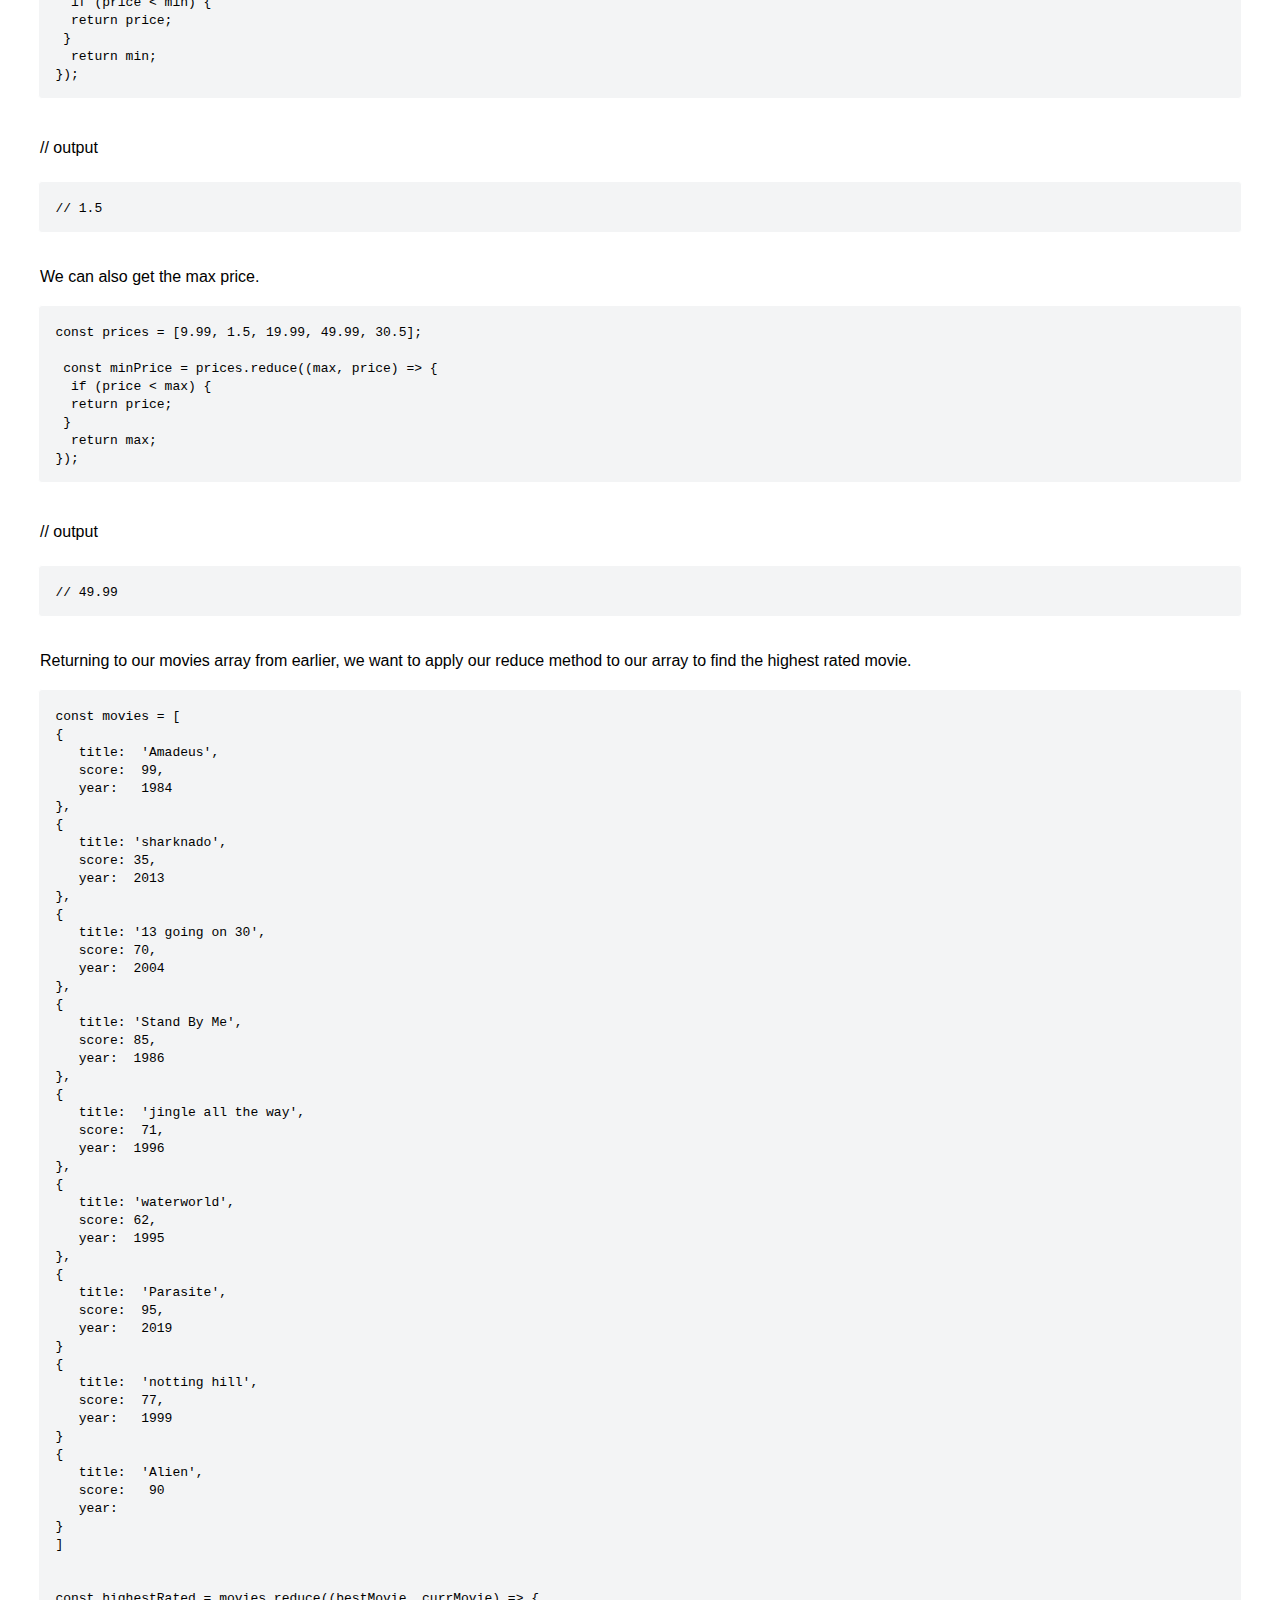
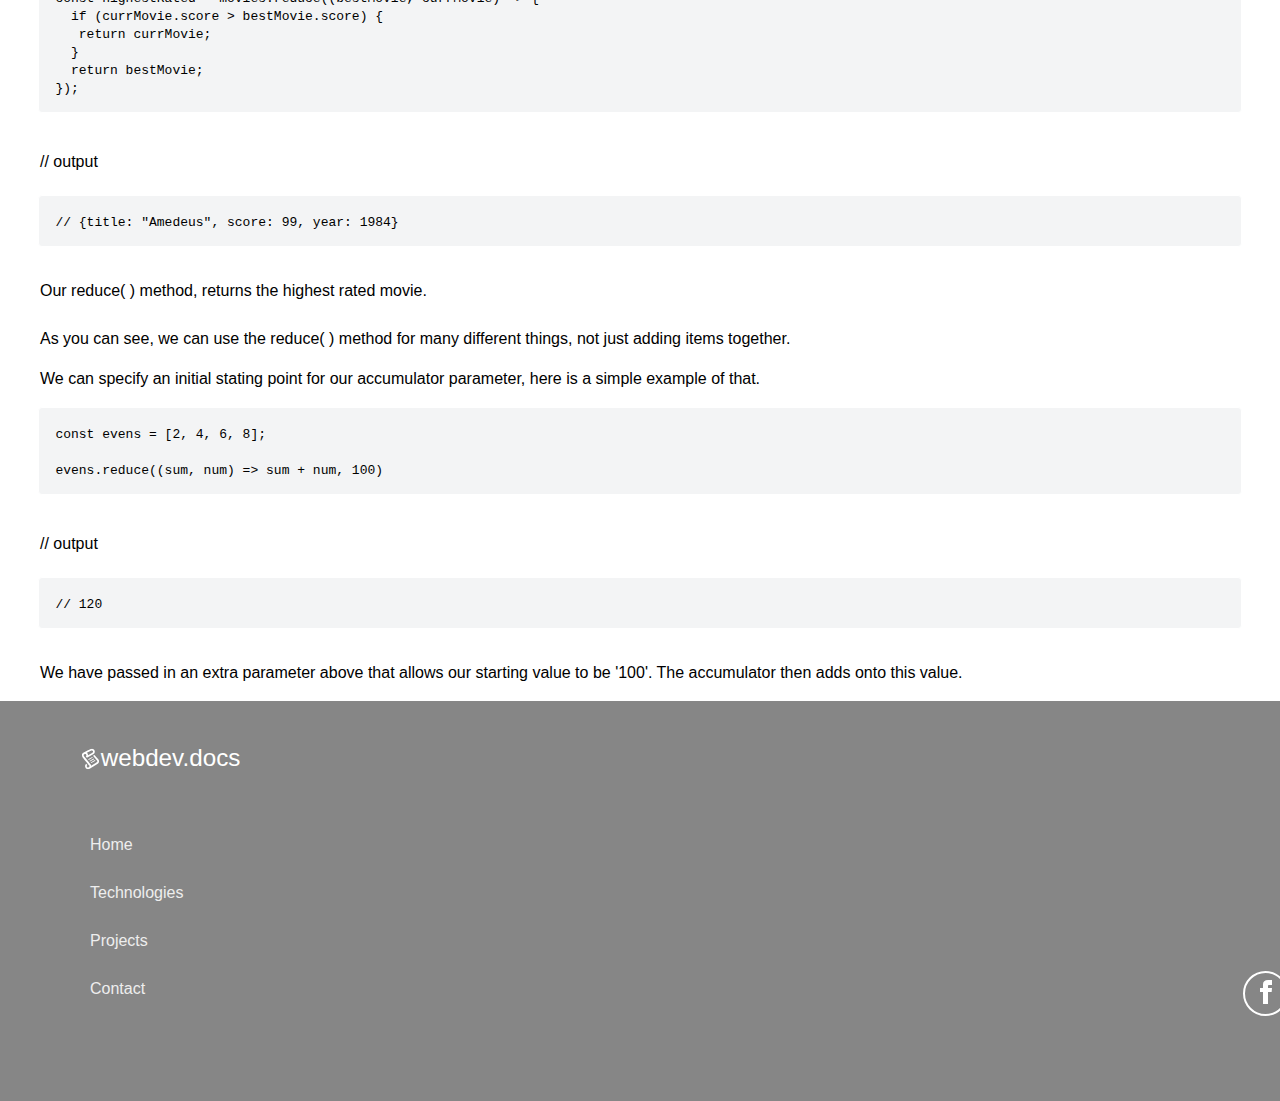
==== commit acfb01df: "Updated array-methods.html" ====
--- a/array-methods.html
+++ b/array-methods.html
@@ -6,6 +6,7 @@
   <meta http-equiv="X-UA-Compatible" content="IE=edge">
   <meta name="viewport" content="width=device-width, initial-scale=1.0">
   <link rel="stylesheet" href="/css/style.css">
+  <link rel="stylesheet" href="/css/utilities.css">
   <script src="/js/app.js" defer></script>
   <title>webdev.docs | Array Methods</title>
 </head>
@@ -93,7 +94,7 @@
     <p class="para">These days the foreach method is used less and less now that forOf is avalible, but it is still
       a useful, and simple array callback method.</p>
 
-    <h4 class="heading-3">Map</h4>
+    <h4 class="heading-4">map( )</h4>
     <p class="para">
       The next callback array method we will look at is called map. Map is similar to forEach in the sense that it
       accepts a callback e.g. a function, and it runs that function once per element in the array. The difference with
@@ -144,9 +145,9 @@
         </code>
     </div>
 
-    <h3 class="heading-3">
-      Filter
-    </h3>
+    <h4 class="heading-4">
+      filter( )
+    </h4>
 
     <p class="para">
       Filter creates a new array with all elements that pass the test implemented by the provided function.
@@ -170,8 +171,8 @@
       <code>
         numbers.filter((n) => { <br>
         &nbsp; return n === 4 <br>
-        }) <br>
-        [4]
+        }) <br><br>
+       // [4]
       </code>
     </div>
     <p class="para">
@@ -219,9 +220,9 @@
       functions, you can see how filter could be useful.
       <br><br>
     </p>
-    <div class="heading-5">
+    <h4 class="heading-4">
       Combining Methods
-    </div>
+    </h4>
     <p class="para">
       What will see next is that we often combine methods like map() and filter().
     </p>
@@ -235,6 +236,272 @@
       The above code combines map() and filter(). First it filters the array for movies with a rating greater than 80,
       then it maps the array to return the title of each of those movies.
     </p>
+
+    <h4 class="heading-4">
+      some( ) & every( )
+    </h4>
+
+    <p class="para">
+      Some and Every are boolean array methods that test if an array is true. 'Every' texts if every item in the array
+      is true, if the answer is yes then the entire every function call returns true.
+      <br><br>
+
+
+      See and Example Below:
+    </p>
+    <h5 class="heading-5">every( )</h5>
+
+    <div class="code-block">
+      <code>
+        const exams = [80, 98, 92, 78, 77, 90, 89, 84, 81, 77];
+        <br><br>
+        &nbsp;&nbsp;exams.every((score) => score >= 75);
+        </code>
+    </div>
+
+    <p class="para">
+      The above example returns 'true' because the callback function checks if every scoe is greater than equal to 75.
+    </p>
+
+    <p class="para">
+      If we change one of the items in the array to a value of less than 75, the whole every( ) returns false.
+    </p>
+
+    <h5 class="heading-5">some( )</h5>
+    <p class="para">
+      Some( ) is very similar to every, the only difference being, it will test if 'some' of the items in the array are
+      greater than 75, this can be just one element, and the callback will return true.
+    </p>
+
+    <div class="code-block">
+      <code>
+        const exams = [60, 98, 71, 54, 22, 10, 39, 64, 72, 70];
+        <br><br>
+        &nbsp;&nbsp;exams.some((score) => score >= 75);
+        </code>
+    </div>
+
+    <p class="para">
+      The above function returns true because there is atleast 1 item that has a greater value than 75.
+    </p>
+
+    <h4 class="heading-4">
+      reduce( )
+    </h4>
+
+    <p class="para">
+      Reduce( ) is one of the most difficult array methods to understand. it's main goal is to take an array and reduce
+      it down to a single value.
+    </p>
+    <h5 class="heading-5">Summing an Array</h5>
+    <div class="code-block">
+      <code>
+        [3, 5, 7, 9, 11].reduce((accumulator, currentValue) => {<br>
+          &nbsp;&nbsp;return accumulator + currentValue;<br>
+        });
+        </code>
+    </div>
+
+    <p class="para">
+      We have to provide what is known as a reducer function. That is just a function that follows a particular format,
+      where we have two parameters. The accumulator variable in the above example will hold the sum of the array, then
+      the currentValue variable represents each individual element in the array. From this function we have returned the
+      accumulator + the current value. Whatever is returned, will be used for the next iterations accumulator.<br><br>
+      The table below demonstrates what our function does in the example.
+    </p>
+
+    <table class="table">
+      <tr>
+        <td class="t-heading">Callback</td>
+        <td class="t-heading">accumulator</td>
+        <td class="t-heading">curentValue</td>
+        <td class="t-heading">return value</td>
+      </tr>
+      <tr>
+        <td class="t-heading">First call</td>
+        <td class="t-nums">3</td>
+        <td class="t-nums">5</td>
+        <td class="t-nums">8</td>
+      </tr>
+      <tr>
+        <td class="t-heading">Second call</td>
+        <td class="t-nums">8</td>
+        <td class="t-nums">7</td>
+        <td class="t-nums">15</td>
+      </tr>
+      <tr>
+        <td class="t-heading">Third call</td>
+        <td class="t-nums">15</td>
+        <td class="t-nums">9</td>
+        <td class="t-nums">24</td>
+      </tr>
+      <tr>
+        <td class="t-heading">Fourth call</td>
+        <td class="t-nums">24</td>
+        <td class="t-nums">11</td>
+        <td class="t-nums">35</td>
+      </tr>
+    </table>
+
+    <p class="para">
+      With each callback you can see what our reduce( ) method does. Our accumulator begins at 3, and our currentValue
+      begins at 5. The returned value is the accumulator and the currentValue added together. Then at the beginning of
+      our next callback, the accumulator starts with the result of our first callback, and it continues on from there,
+      iterating through our array of numbers. <br> <br>
+      Lets take a look at another example.
+    </p>
+
+    <div class="code-block">
+      <code>
+        const prices = [9.99, 1.5, 19.99, 49.99, 30.5];<br><br>
+        &nbsp;&nbsp;let total = 0;<br>
+        &nbsp;&nbsp;for (let price of prices) {<br>
+          &nbsp;&nbsp;total += price;<br>
+        }<br>
+        &nbsp;&nbsp;&nbsp;console.log(total);
+        </code>
+    </div>
+
+    <p class="code-heading">// output</p>
+    <div class="code-block">
+      <code>
+        // 111.97
+        </code>
+    </div>
+
+    <p class="para">
+      Above we have an array of prices. We could get the total of these values quite easily with a for loop like the
+      example shows, but we can also do the same thing with reduce.
+    </p>
+
+    <div class="code-block">
+      <code>
+        const prices = [9.99, 1.5, 19.99, 49.99, 30.5];<br><br>
+        &nbsp;const total = prices.reduce((total, price) => {<br>
+          &nbsp;&nbsp; return total + price;<br>
+        });
+        </code>
+    </div>
+
+    <p class="code-heading">// output</p>
+    <div class="code-block">
+      <code>
+        // 111.97
+        </code>
+    </div>
+
+    <p class="para">
+      As you can see, we get exactly the same result. The reduce method takes in two parameters, a 'total' which
+      represents the added together prices, and a 'price' which represents each individual price in the array. Then the
+      total and price are added together to give us our total.
+    </p>
+
+    <p class="para">
+      We can use reduce to get the minimum price in our array or prices.
+    </p>
+
+    <div class="code-block">
+      <code>
+        const prices = [9.99, 1.5, 19.99, 49.99, 30.5];<br><br>
+        &nbsp;const minPrice = prices.reduce((min, price) => { <br>
+          &nbsp;&nbsp;if (price < min) { <br>
+            &nbsp;&nbsp;return price; <br>
+            &nbsp;} <br>
+            &nbsp;&nbsp;return min;<br>
+        });
+        </code>
+    </div>
+
+    <p class="code-heading">// output</p>
+    <div class="code-block">
+      <code>
+        // 1.5
+      </code>
+    </div>
+
+    <p class="para">
+      We can also get the max price.
+    </p>
+    <div class="code-block">
+      <code>
+        const prices = [9.99, 1.5, 19.99, 49.99, 30.5];<br><br>
+        &nbsp;const minPrice = prices.reduce((max, price) => { <br>
+          &nbsp;&nbsp;if (price < max) { <br>
+            &nbsp;&nbsp;return price; <br>
+            &nbsp;} <br>
+            &nbsp;&nbsp;return max;<br>
+        });
+        </code>
+    </div>
+
+    <p class="code-heading">// output</p>
+    <div class="code-block">
+      <code>
+        // 49.99
+      </code>
+    </div>
+
+    <p class="para">
+      Returning to our movies array from earlier, we want to apply our reduce method to our array to find the highest
+      rated movie.
+    </p>
+
+
+    <div class="code-block">
+      <code>const movies = [<br> {<br> &nbsp;&nbsp;&nbsp;title: &nbsp;'Amadeus', <br> &nbsp;&nbsp;&nbsp;score: &nbsp;99,<br>&nbsp;&nbsp;&nbsp;year:&nbsp;&nbsp;&nbsp;1984<br>}, <br>{<br> &nbsp;&nbsp;
+    title: 'sharknado', <br> &nbsp;&nbsp;&nbsp;score: 35,<br>&nbsp;&nbsp; year:&nbsp; 2013<br>}, <br>{<br> &nbsp;&nbsp;
+    title: '13 going on 30', <br> &nbsp;&nbsp;&nbsp;score: 70,<br>&nbsp;&nbsp; year: &nbsp;2004<br>}, <br>{<br> &nbsp;&nbsp;
+    title: 'Stand By Me',<br>&nbsp;&nbsp; score: 85,<br>&nbsp;&nbsp; year:&nbsp;&nbsp;1986<br>},<br>{ 
+     <br> &nbsp;&nbsp;&nbsp;title: &nbsp;'jingle all the way',<br>&nbsp;&nbsp; score: &nbsp;71,<br>&nbsp;&nbsp; year:&nbsp;&nbsp;1996<br>},<br>{
+      <br>&nbsp;&nbsp;&nbsp;title: 'waterworld',<br>&nbsp;&nbsp; score: 62,<br>&nbsp;&nbsp; year:&nbsp;&nbsp;1995<br>},<br>{   
+    <br>&nbsp;&nbsp;&nbsp;title: &nbsp;'Parasite',<br>&nbsp;&nbsp;&nbsp;score: &nbsp;95,<br>&nbsp;&nbsp;&nbsp;year: &nbsp;&nbsp;2019<br>}<br>{
+    <br>&nbsp;&nbsp;&nbsp;title: &nbsp;'notting hill',<br>&nbsp;&nbsp;&nbsp;score: &nbsp;77,<br>&nbsp;&nbsp;&nbsp;year: &nbsp;&nbsp;1999<br>}<br>{
+    <br>&nbsp;&nbsp;&nbsp;title: &nbsp;'Alien',<br>&nbsp;&nbsp;&nbsp;score: &nbsp;&nbsp;90<br>&nbsp;&nbsp;&nbsp;year:<br>}<br>]<br><br><br>
+
+    const highestRated = movies.reduce((bestMovie, currMovie) => { <br>
+      &nbsp;&nbsp;if (currMovie.score > bestMovie.score) { <br>
+        &nbsp;&nbsp;&nbsp;return currMovie; <br>
+        &nbsp;&nbsp;} <br>
+        &nbsp;&nbsp;return bestMovie; <br>
+    });
+      </code>
+    </div>
+
+    <p class="code-heading">// output</p>
+    <div class="code-block">
+      <code>
+        // {title: "Amedeus", score: 99, year: 1984}
+        </code>
+    </div>
+
+    <p class="para">
+      Our reduce( ) method, returns the highest rated movie.<br><br>
+      As you can see, we can use the reduce( ) method for many different things, not just adding items together.
+    </p>
+
+    <p class="para">
+      We can specify an initial stating point for our accumulator parameter, here is a simple example of that.
+    </p>
+
+    <div class="code-block">
+      <code>
+        const evens = [2, 4, 6, 8]; <br><br>
+        evens.reduce((sum, num) => sum + num, 100)
+        </code>
+    </div>
+
+    <p class="code-heading">// output</p>
+    <div class="code-block">
+      <code>
+        // 120
+        </code>
+    </div>
+
+    <p class="para">
+      We have passed in an extra parameter above that allows our starting value to be '100'. The accumulator then adds
+      onto this value.
+    </p>
+
   </main>
   <footer class="footer">
     <div class="footer-max-width">
--- a/css/style.css
+++ b/css/style.css
@@ -17,6 +17,7 @@
   display: flex;
   align-items: center;
   position: relative;
+  width: 100%;
   max-width: 1440px;
   justify-content: space-between;
   padding: 0;
@@ -76,8 +77,9 @@
 }
 
 .search-bar {
-  border: 0;
-  box-shadow: 5px 2px 8px rgba(168, 168, 168, 0.2);
+  border: none;
+  outline: 0;
+  box-shadow: 2px 2px 8px 1px rgba(0, 0, 0, 0.2);
   border-radius: 4px 0 0 4px;
   padding: 20px;
   width: 100%;
@@ -85,14 +87,14 @@
   outline: 0;
 }
 
-.search-bar:hover {
-  border: 0;
-  box-shadow: 2px 2px 8px 1px rgba(78, 78, 78, 0.2);
+.search-bar:focus {
+  border: none;
+  outline: 0;
+  box-shadow: 2px 2px 8px 8px rgba(17, 124, 224, 0.5);
   border-radius: 4px 0 0 4px;
   padding: 20px;
   width: 100%;
   min-width: 300px;
-  outline: 0;
 }
 
 .search-btn {
@@ -138,12 +140,8 @@
   margin: 0 auto;
 }
 
-.container.active {
-  padding-top: 450px;
-}
-
 .cards {
-  padding-top: 100px;
+  padding-top: 50px;
 }
 
 .sub-heading {
@@ -156,7 +154,7 @@
 .sub-heading:after {
   position: absolute;
   content: '';
-  max-width: 1200px;
+  max-width: 1440px;
   width: 100%;
   height: 2px;
   top: 150%;
@@ -170,41 +168,48 @@
 .title {
   margin: 3rem;
   font-size: 3.5rem;
-}
-
-.para {
-  max-width: 1000px;
-  padding: 0 1rem;
-  margin: 3em;
-  line-height: 1.5;
+  padding: 0.5rem;
 }
 
 .heading-3 {
   font-size: 2rem;
-  margin: 3rem;
+  margin: 1rem 2rem;
   padding: 0 8px;
 }
 
 .heading-4 {
   font-size: 1.3rem;
   margin: 2.5rem 3rem;
-  padding: 0 7px;
+  padding: 0.5rem;
 }
 
 .heading-5 {
   font-size: 1.2rem;
-  margin: 2rem;
+  margin: 2.5rem;
   font-weight: 500;
 }
 
+.para {
+  max-width: 1000px;
+  padding: 0 1.5rem;
+  margin: 1em;
+  line-height: 1.5;
+}
+
+.list {
+  font-weight: 300;
+  padding: 0 6rem;
+  line-height: 1.5;
+  letter-spacing: 0.3px;
+}
+
 .cards {
-  padding: 20px;
   margin: 40px 0;
 }
 
 .card {
-  padding: 20px;
-  margin: 40px 0;
+  padding: 2rem;
+  margin: 20px 0;
 }
 
 .card-link {
@@ -227,6 +232,7 @@
 }
 
 .hero {
+  text-align: center;
   margin: 0 20px;
 }
 
@@ -246,7 +252,7 @@
   border-radius: 4px;
   box-shadow: inset rgba(0, 0, 0, 0.1);
   padding: 1rem;
-  margin: 1rem 2rem;
+  margin: 1rem 2.4rem;
   margin-bottom: 2rem;
 }
 
@@ -313,6 +319,52 @@
   position: relative;
   margin: 0 20px;
 }
+@media screen and (max-width: 1600px) {
+  .search-bar {
+    display: none;
+    border: none;
+    box-shadow: 2px 2px 8px 1px rgba(0, 0, 0, 0.2);
+    border-radius: 4px 0 0 4px;
+    padding: 20px;
+    width: 100%;
+    min-width: 300px;
+  }
+
+  .search-btn {
+    cursor: pointer;
+    background: 0;
+    box-shadow: none;
+    border: none;
+    border-radius: 0;
+    padding: 0;
+  }
+
+  .search-btn:hover {
+    cursor: pointer;
+
+    background: none;
+    border: none;
+    border-radius: 0;
+    padding: 0;
+  }
+
+  .search-btn:active {
+    cursor: pointer;
+    background: none;
+    border: none;
+    border-radius: 0;
+    transform: scale(1);
+  }
+
+  .search-icon {
+    fill: #000;
+  }
+
+  .search-icon:hover {
+    fill: #076ee7;
+  }
+}
+
 @media screen and (max-width: 1420px) {
   .link {
     color: #000;
@@ -384,6 +436,24 @@
     left: -5%;
   }
 
+  .search-bar {
+    display: block;
+    border: none;
+    box-shadow: 2px 2px 8px 1px rgba(0, 0, 0, 0.2);
+    border-radius: 4px 0 0 4px;
+    padding: 20px;
+    width: 100%;
+    min-width: 300px;
+  }
+
+  .search-icon {
+    fill: #fff;
+  }
+
+  .container.active {
+    padding-top: 500px;
+  }
+
   /* main */
 
   .hero {
@@ -442,14 +512,15 @@
   }
 
   .heading-3 {
-    font-size: 1.5rem;
-    margin: 4rem 1.5rem 1rem;
+    font-size: 1.7rem;
+    margin: 0.5rem 2rem 1rem;
   }
 
   .heading-4 {
     font-size: 1.3rem;
-    margin: 4rem 1.5rem 1rem;
-  }
+    margin: 4rem 2rem 1rem;
+  }
+
   .list {
     font-weight: 300;
     padding: 0 4rem;
--- a/css/utilities.css
+++ b/css/utilities.css
@@ -0,0 +1,14 @@
+.table {
+  margin: 2rem 2.5rem;
+}
+
+.t-heading {
+  background: rgb(131, 131, 131);
+  color: #fff;
+  padding: 10px;
+}
+
+.t-nums {
+  background: #eee;
+  text-align: center;
+}
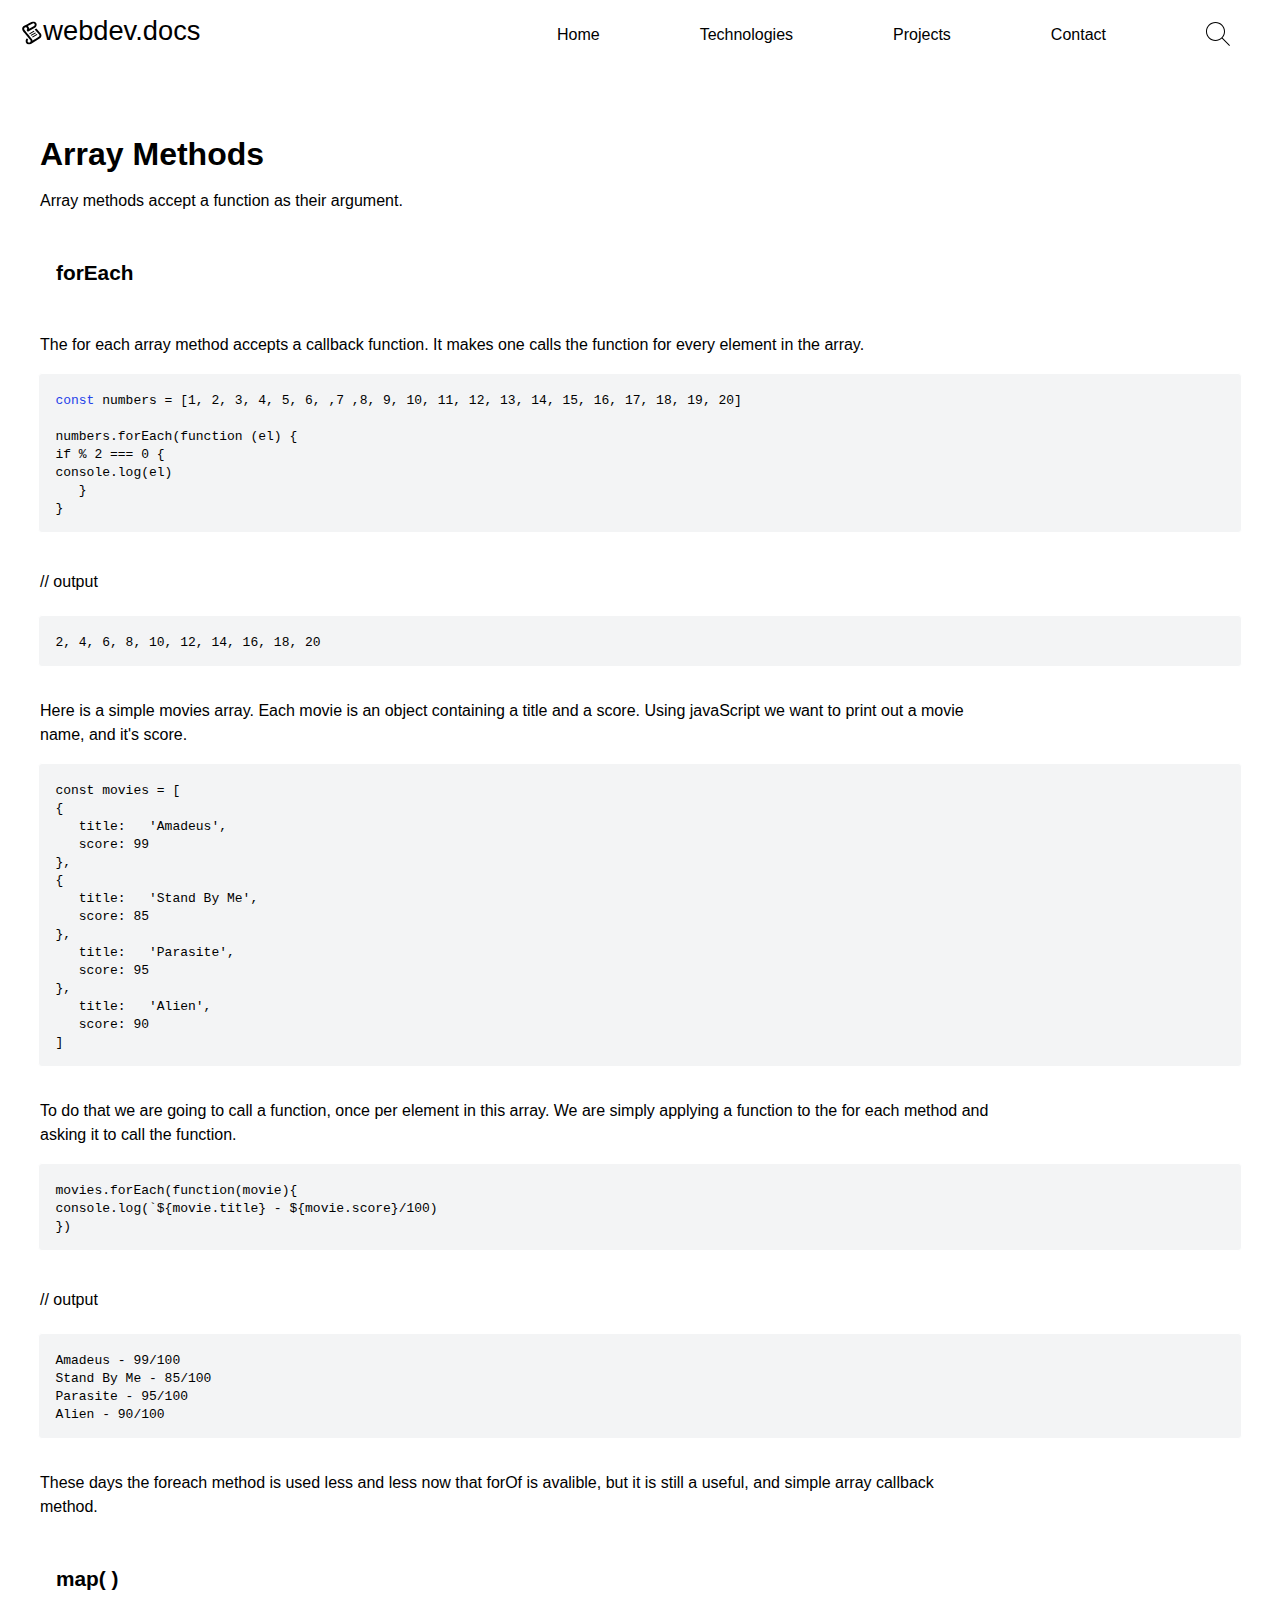
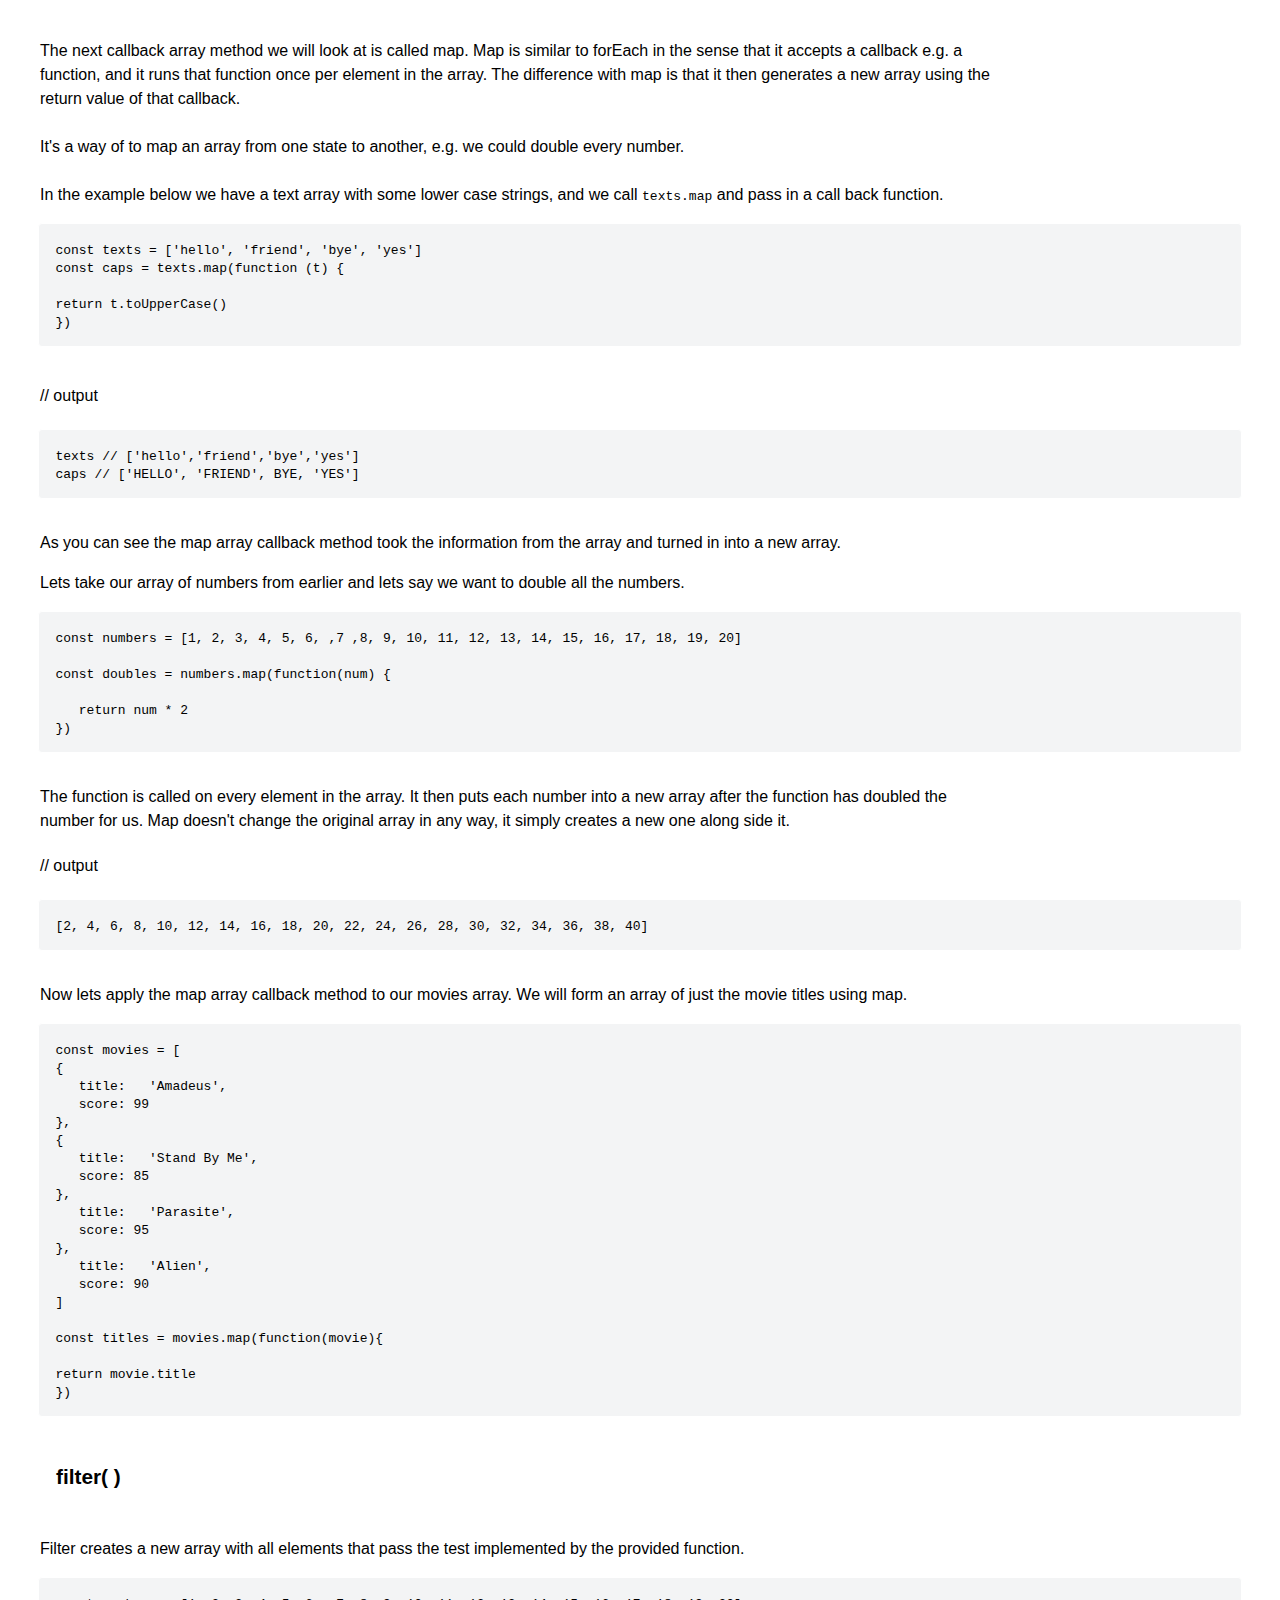
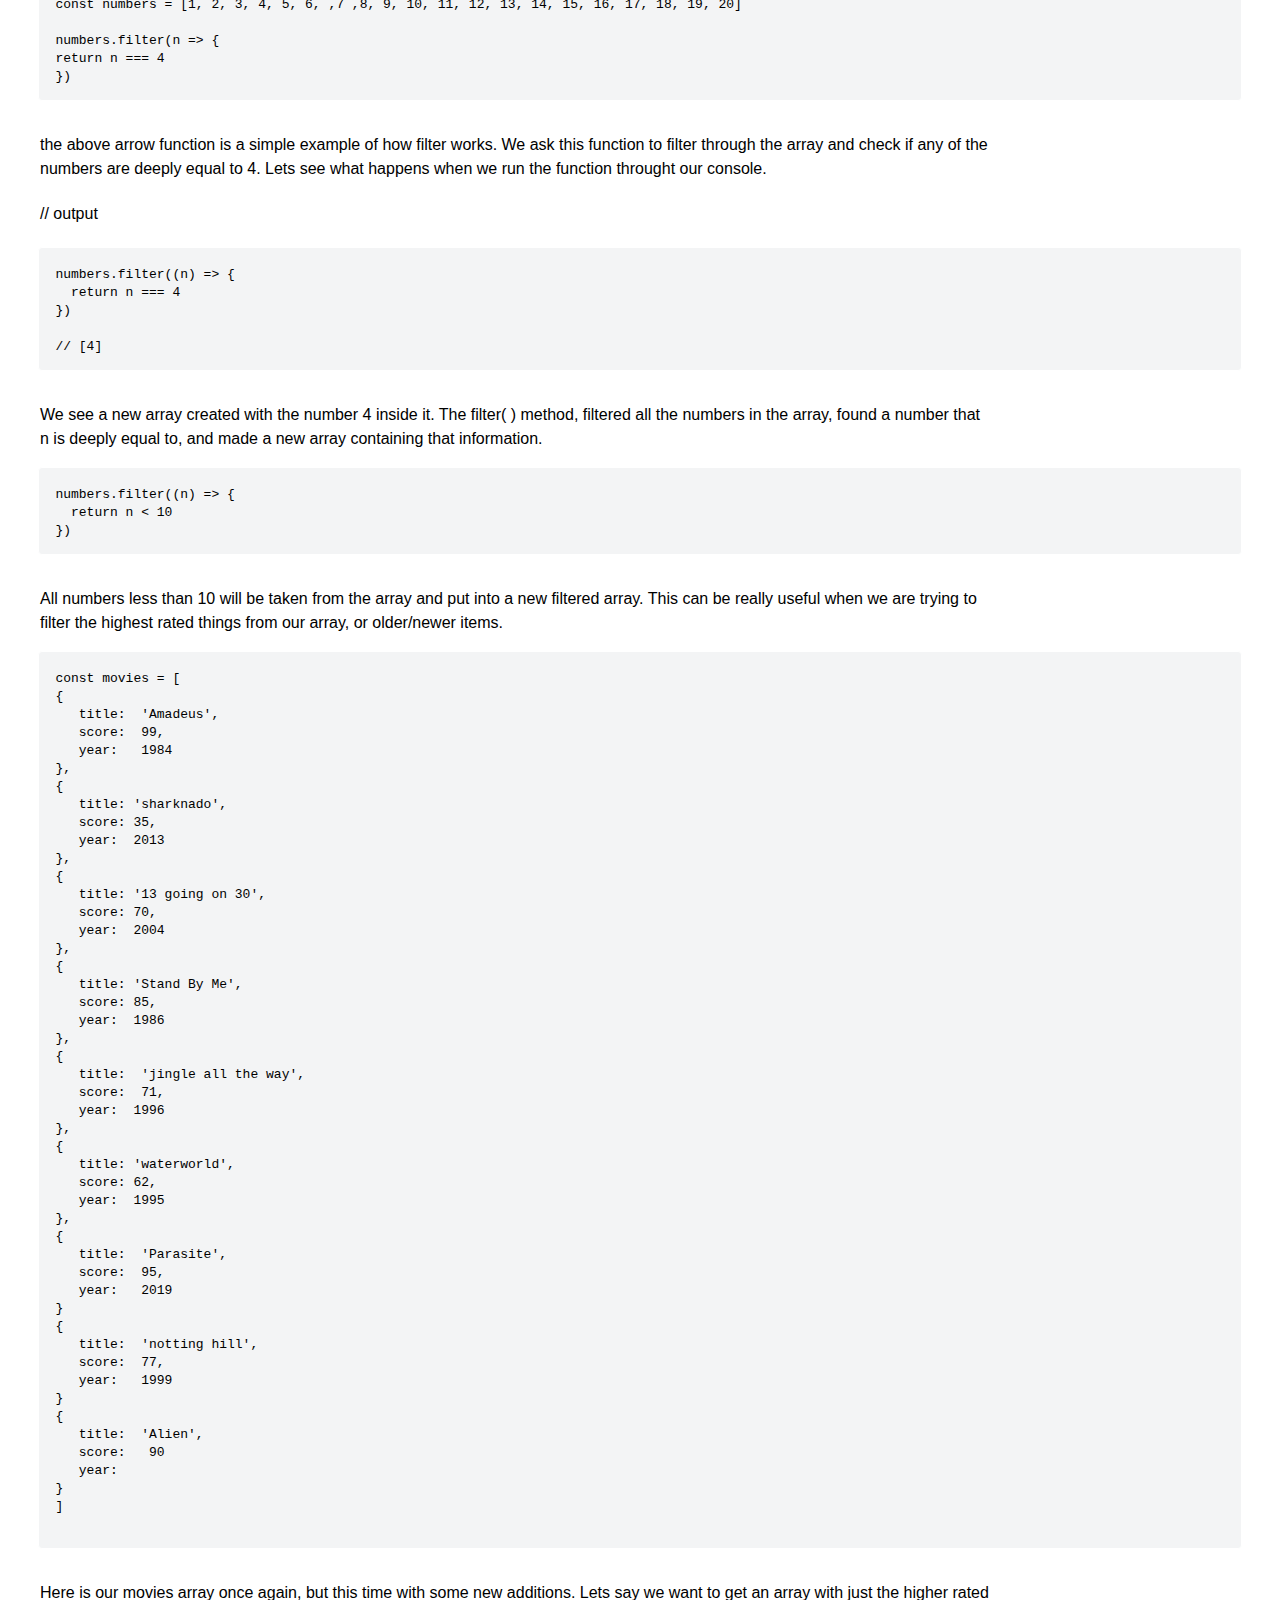
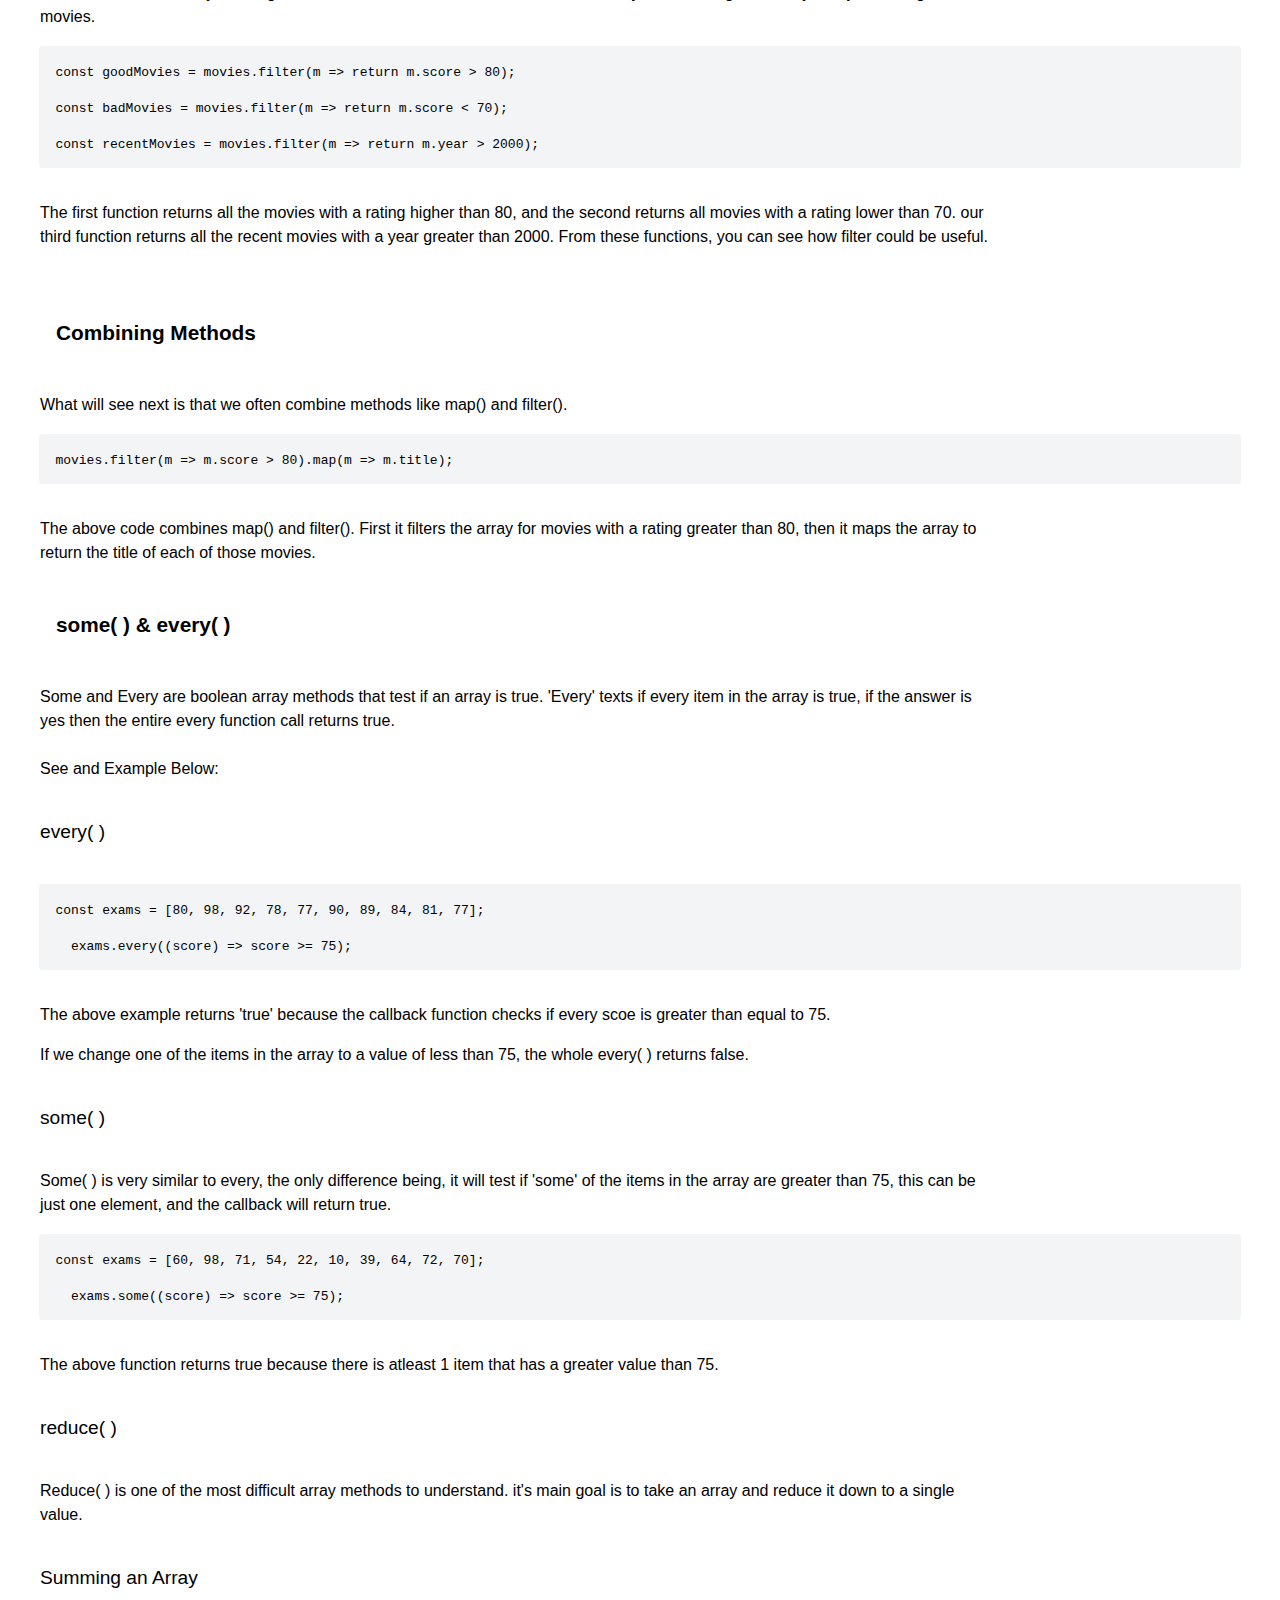
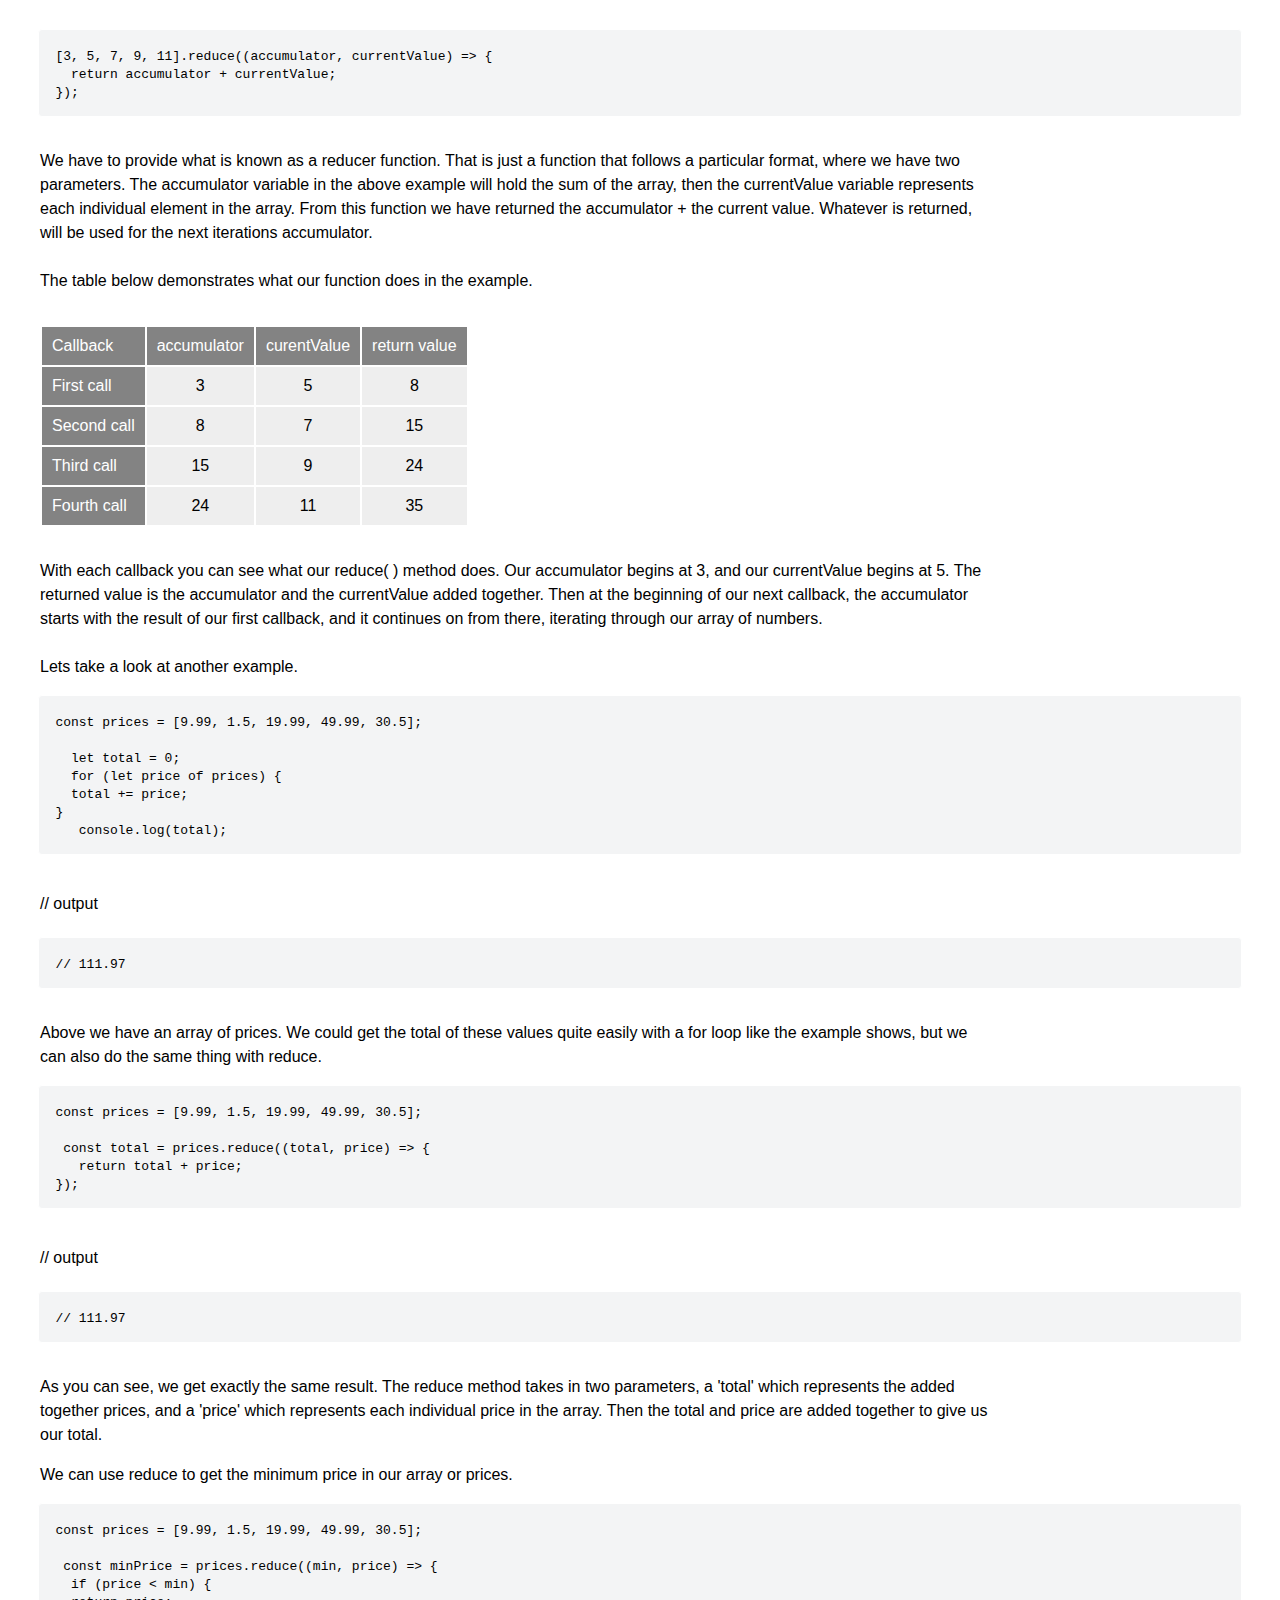
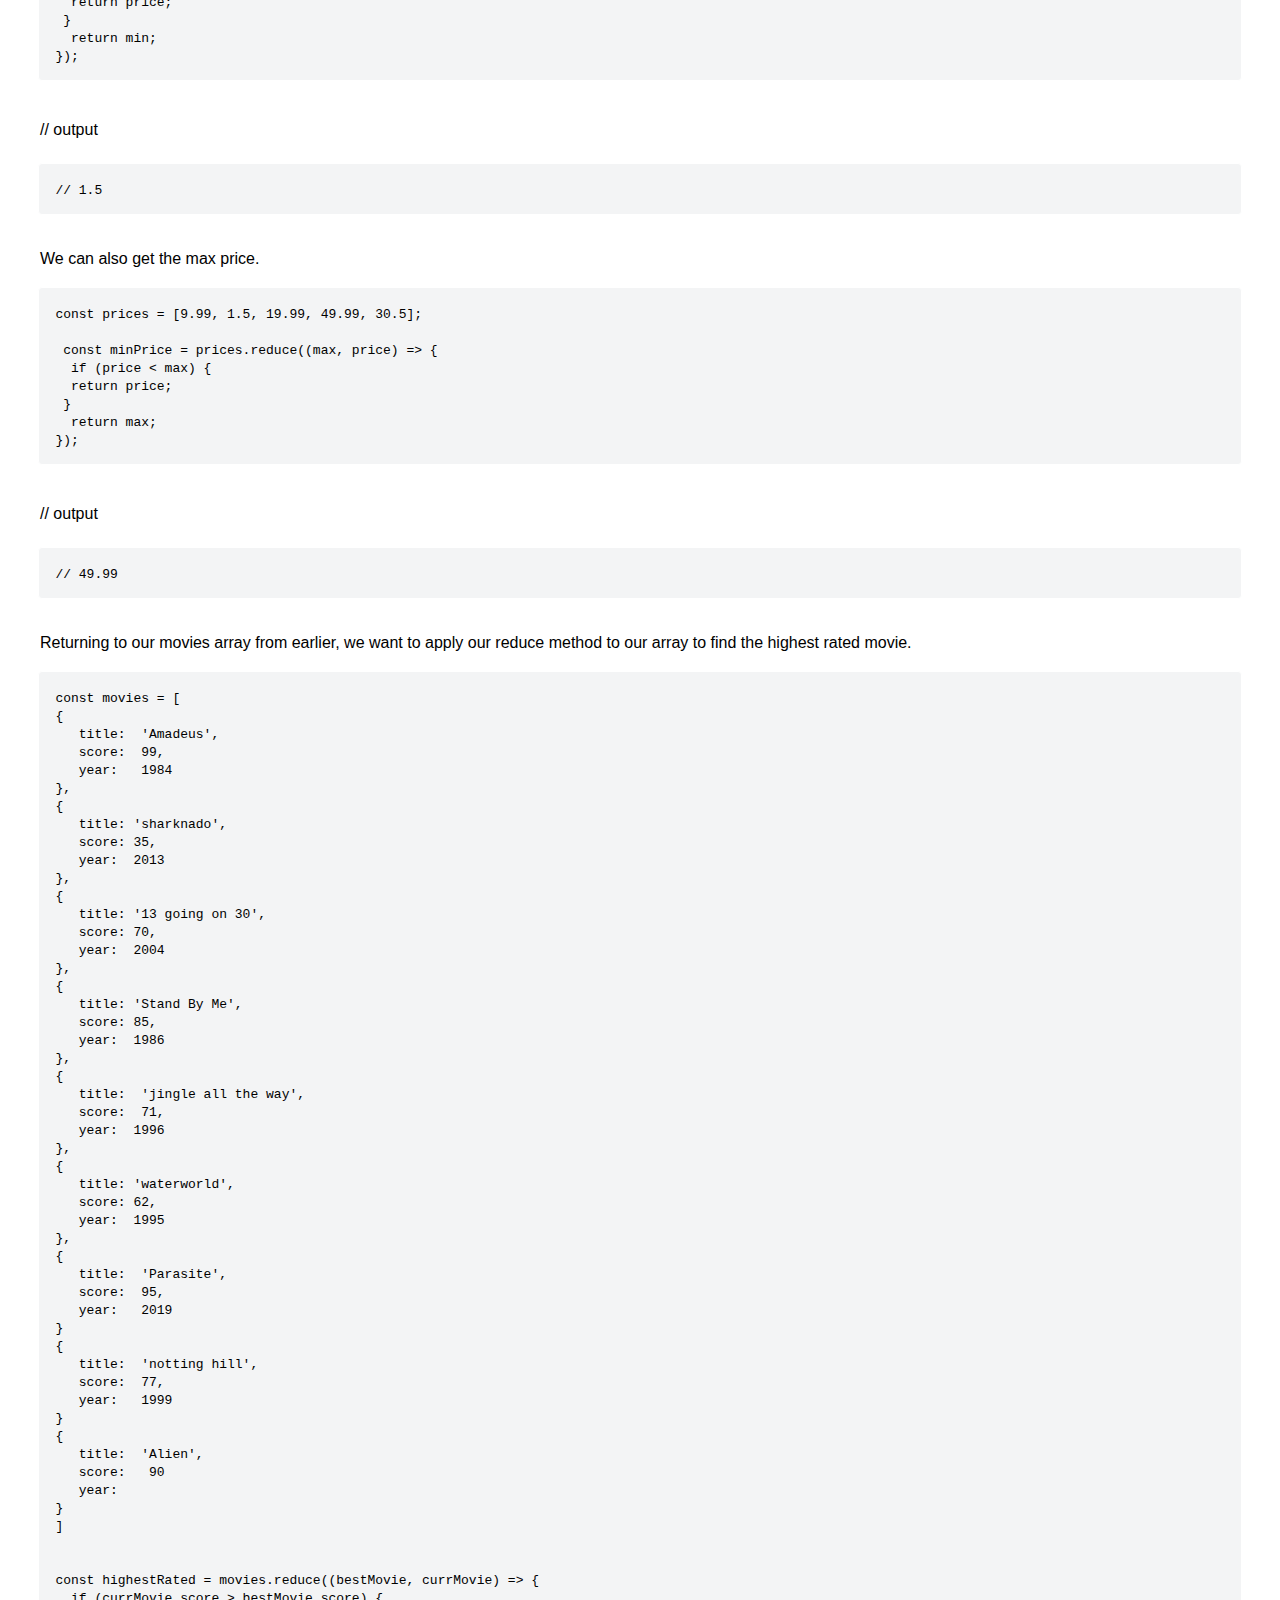
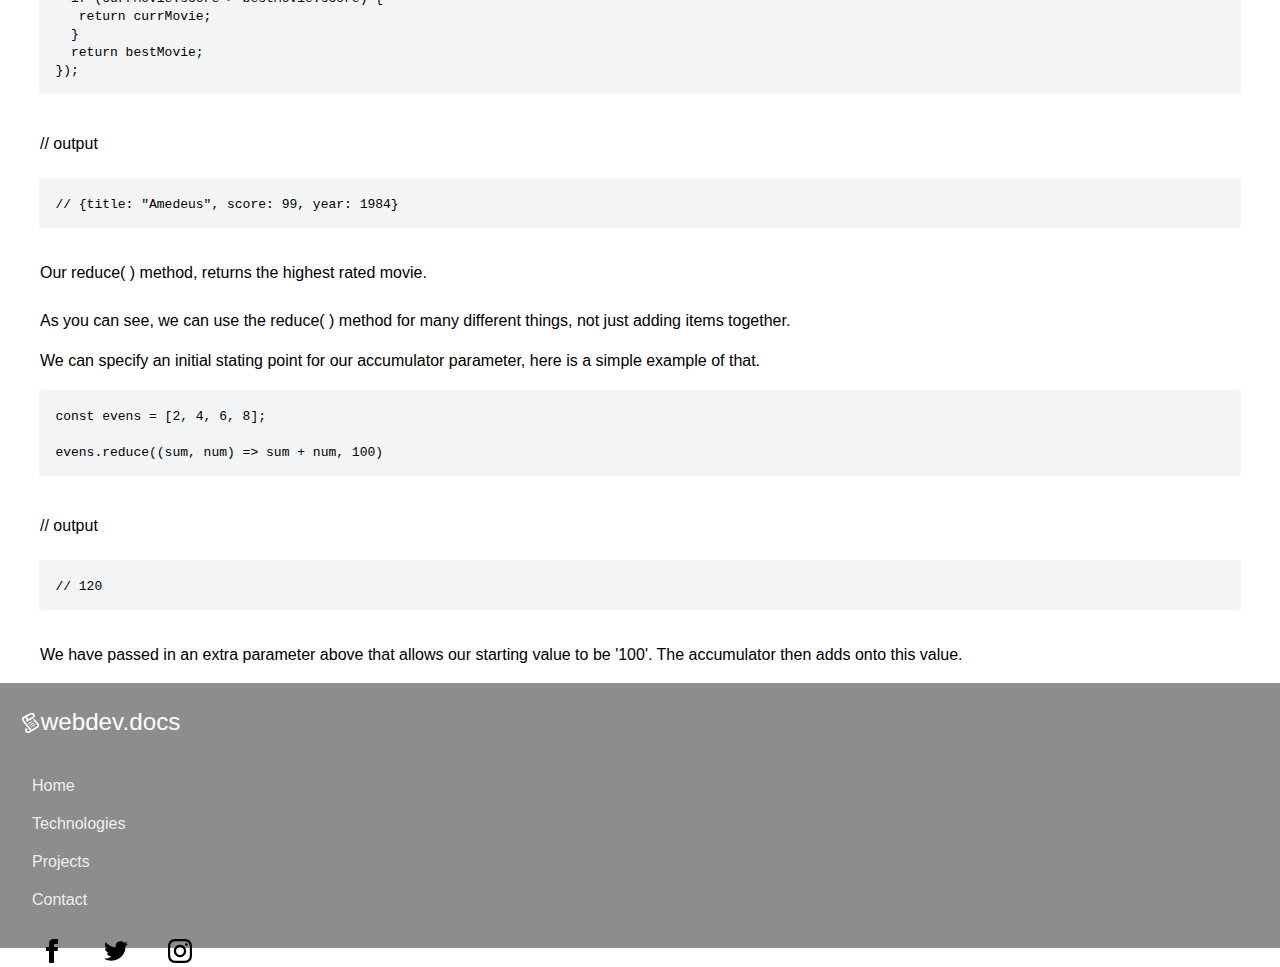
==== commit f853a0bb: "updated files" ====
--- a/array-methods.html
+++ b/array-methods.html
@@ -285,9 +285,9 @@
       The above function returns true because there is atleast 1 item that has a greater value than 75.
     </p>
 
-    <h4 class="heading-4">
+    <h5 class="heading-5">
       reduce( )
-    </h4>
+    </h5>
 
     <p class="para">
       Reduce( ) is one of the most difficult array methods to understand. it's main goal is to take an array and reduce
--- a/css/style.css
+++ b/css/style.css
@@ -27,11 +27,13 @@
 
 .logo {
   width: 180px;
-  padding: 0 10px;
-}
-
-.logo-light {
-  margin: 0 70px;
+  margin: 0 20px;
+}
+
+.logo-light img {
+  width: 160px;
+  height: 80px;
+  padding: 0;
   fill: #fff;
 }
 
@@ -138,10 +140,6 @@
   padding-top: 50px;
   max-width: 1440px;
   margin: 0 auto;
-}
-
-.cards {
-  padding-top: 50px;
 }
 
 .sub-heading {
@@ -205,6 +203,7 @@
 
 .cards {
   margin: 40px 0;
+  padding-top: 50px;
 }
 
 .card {
@@ -256,69 +255,98 @@
   margin-bottom: 2rem;
 }
 
+/* contact */
+.contact-form {
+  display: flex;
+  flex-direction: column;
+  align-items: center;
+  justify-content: center;
+  height: 30vh;
+  width: 700px;
+  margin: 0 auto;
+}
+
+.contact-form div {
+  display: flex;
+  flex-direction: row;
+  width: 100%;
+}
+
+.contact-form label {
+  display: block;
+  padding: 0 50px;
+}
+
+.contact-form .form-input {
+  width: 100%;
+}
+
+.contact-form div {
+  margin: 10px;
+}
+
 /* footer */
 
-.footer {
-  position: absolute;
-  background: #868686;
+footer {
+  background: rgb(141, 141, 141);
+  height: 265px;
+}
+
+.footer-content {
+  margin: 0 auto;
+  padding: 0 30px;
+  max-width: 1440px;
   width: 100%;
-  height: 400px;
-}
-
-.footer-max-width {
-  max-width: 1440px;
-  margin: 0 auto;
-  height: 200px;
+}
+
+.footer-links-wrapper {
+  display: flex;
+  justify-content: space-between;
+}
+
+.footer-social-links {
+  display: flex;
+  justify-content: flex;
+  align-items: flex-end;
+  list-style: none;
+  margin: 20px;
+}
+
+.footer-social-link {
+  padding: 0 20px;
+}
+
+.social-logo {
+  fill: #eee;
+}
+
+.social-logo:hover {
+  fill: #076ee7;
 }
 
 .footer-links {
-  max-width: 1440px;
-  margin: 0 30px;
-  width: 50%;
+  display: flex;
+  flex-direction: column;
+  list-style: none;
+  padding: 0 10px;
 }
 
 .footer-link {
-  margin: 0 40px;
-  padding: 15px 0;
-  list-style: none;
-}
-
-.footer-link a {
+  padding: 10px 0;
+}
+
+.footer-links a {
   color: #eee;
   text-decoration: none;
-}
-
-.footer-link a:hover {
+  margin: 0 22px;
+}
+
+.footer-links a:hover {
   color: #076ee7;
-  transition: 0.2s ease;
-}
-
-.footer-links-flex {
-  display: flex;
-}
-
-.footer-social-link {
-  display: flex;
-  align-items: center;
-  justify-content: center;
-  border: 2px solid #fff;
-  list-style: none;
-  width: 45px;
-  height: 45px;
-  border-radius: 50%;
-}
-
-.footer-social-links {
-  display: flex;
-  flex-direction: row;
-  margin: 150px 950px 0;
-}
-
-.footer-social-link,
-a {
-  position: relative;
-  margin: 0 20px;
-}
+  text-decoration: none;
+  margin: 50px 20px;
+}
+
 @media screen and (max-width: 1600px) {
   .search-bar {
     display: none;
@@ -341,7 +369,6 @@
 
   .search-btn:hover {
     cursor: pointer;
-
     background: none;
     border: none;
     border-radius: 0;
@@ -518,7 +545,7 @@
 
   .heading-4 {
     font-size: 1.3rem;
-    margin: 4rem 2rem 1rem;
+    margin: 2.5rem 2rem 1rem;
   }
 
   .list {
@@ -526,66 +553,6 @@
     padding: 0 4rem;
     line-height: 1.5;
     letter-spacing: 0.3px;
-  }
-
-  /* footer */
-
-  .footer {
-    position: absolute;
-    background: #868686;
-    width: 100%;
-    height: 405px;
-  }
-
-  .logo-light {
-    margin: 0 30px;
-    fill: #fff;
-  }
-
-  .footer-links {
-    margin: 0 30px;
-  }
-
-  .footer-link {
-    margin: 0 5px;
-    padding: 10px 0;
-    list-style: none;
-  }
-
-  .footer-social-links {
-    display: flex;
-    flex-direction: row;
-    margin: 0 20px;
-    margin-top: 110px;
-  }
-
-  .footer-social-link {
-    display: flex;
-    color: #fff;
-    align-items: center;
-    justify-content: center;
-    border: 1px solid #868686;
-    list-style: none;
-    width: 38px;
-    height: 38px;
-    border-radius: 50%;
-    transition: 0.2s ease;
-  }
-
-  .footer-social-link:hover {
-    display: flex;
-    align-items: center;
-    justify-content: center;
-    border: 1px solid #fff;
-    list-style: none;
-    width: 38px;
-    height: 38px;
-    border-radius: 50%;
-    transition: 0.2s ease;
-  }
-
-  .social-logo {
-    color: #fff;
   }
 }
 
@@ -670,4 +637,11 @@
     transform: scale(0.96);
     transition: 0.2s ease;
   }
-}
+
+  /* footer */
+  .footer-links a {
+    color: #eee;
+    text-decoration: none;
+    margin: 0 15px;
+  }
+}
